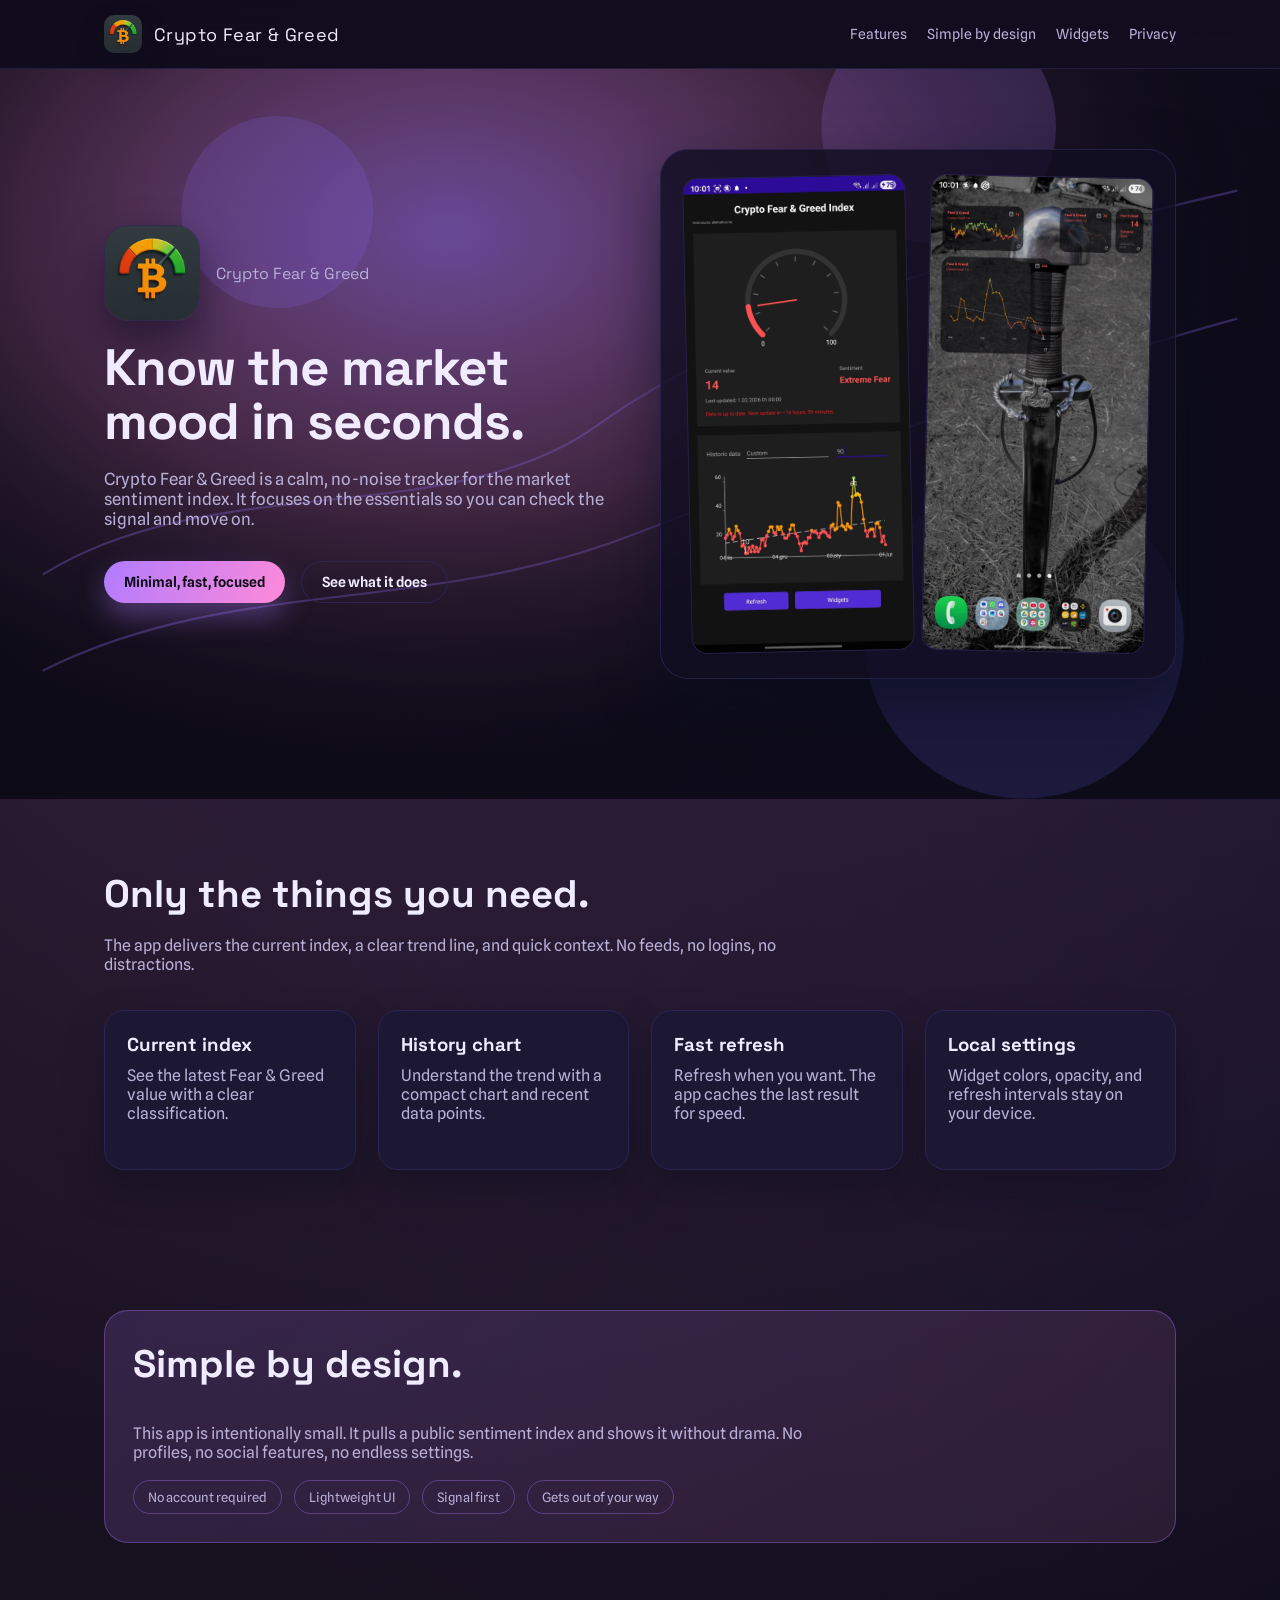
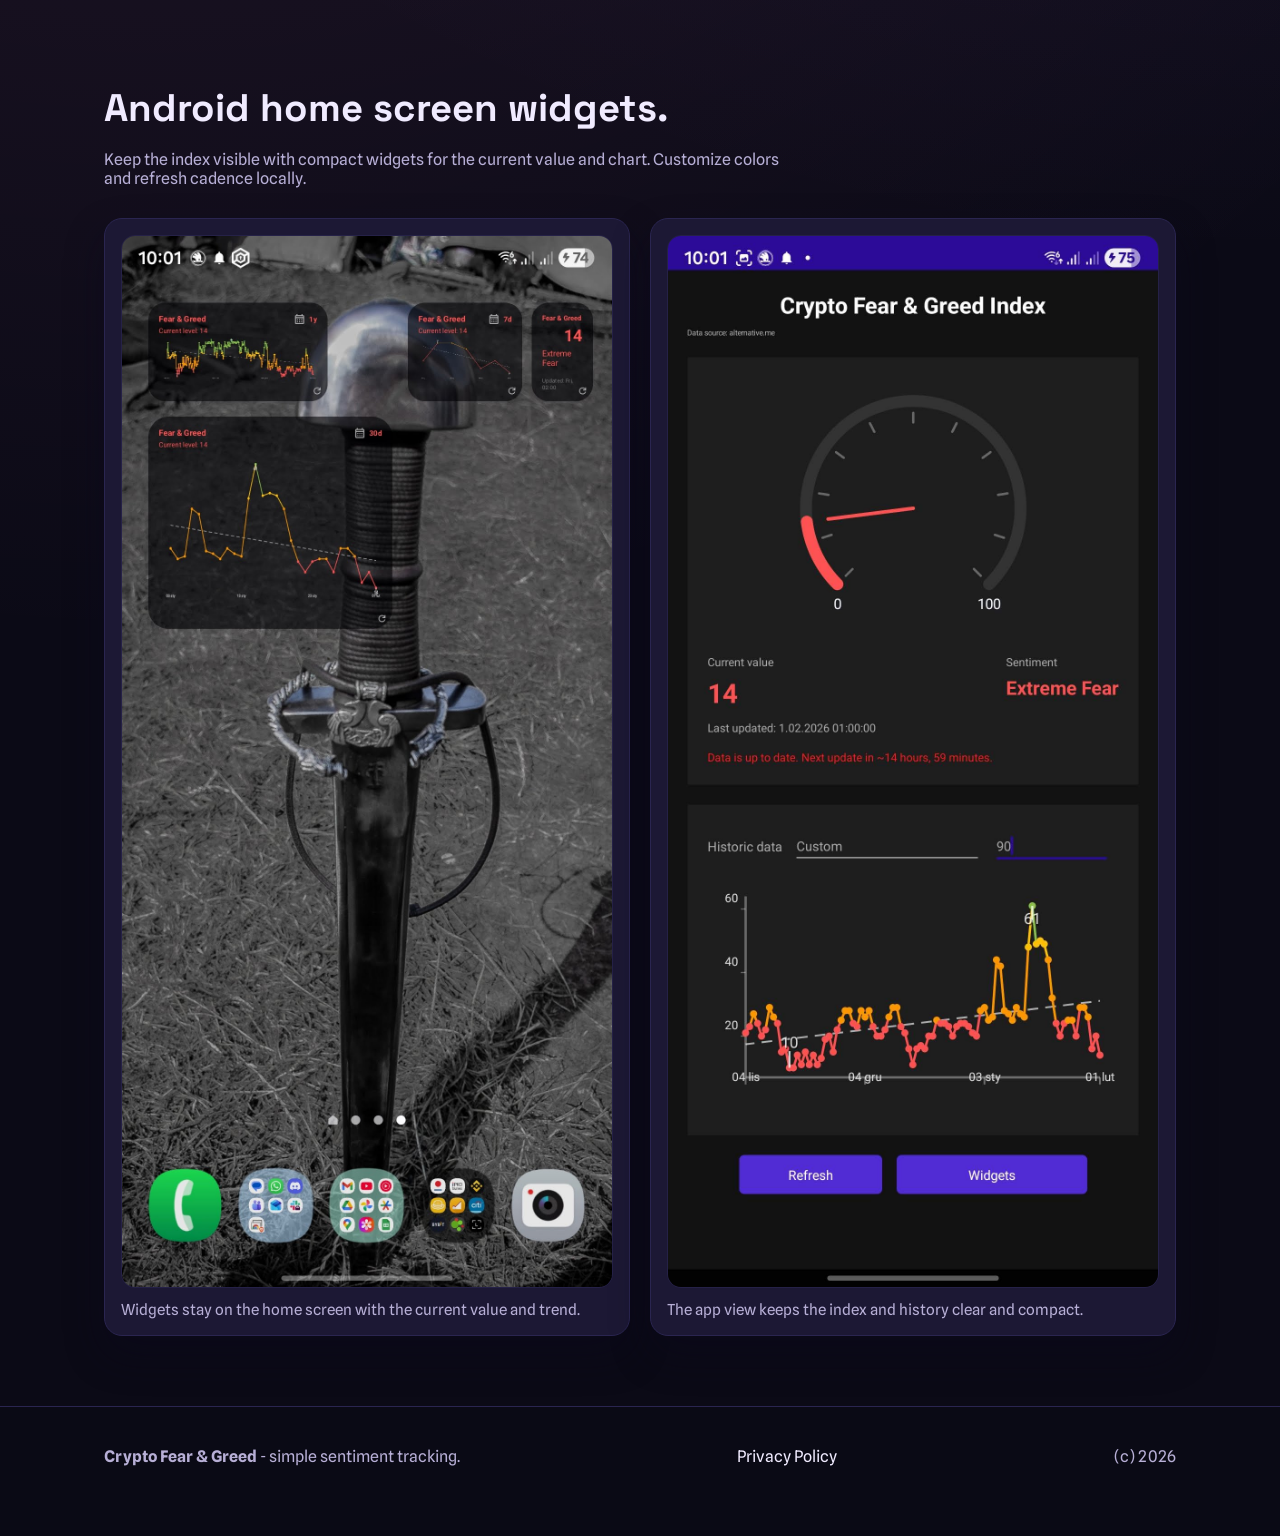
==== index.html @ 85dd788e "Initial commit" ====
﻿<!DOCTYPE html>
<html lang="en">
<head>
  <meta charset="utf-8" />
  <meta name="viewport" content="width=device-width, initial-scale=1" />
  <meta name="theme-color" content="#0a0f1e" />
  <title>Crypto Fear & Greed - Simple tracker</title>
  <link rel="preconnect" href="https://fonts.googleapis.com" />
  <link rel="preconnect" href="https://fonts.gstatic.com" crossorigin />
  <link href="https://fonts.googleapis.com/css2?family=Space+Grotesk:wght@500;600;700&family=Spline+Sans:wght@400;500;600&display=swap" rel="stylesheet" />
  <link rel="stylesheet" href="styles.css" />
</head>
<body>
  <header class="header">
    <div class="container header-inner">
      <a class="brand" href="#top">
        <img src="assets/appicon.png" alt="Crypto Fear & Greed app logo" />
        <span>Crypto Fear &amp; Greed</span>
      </a>
      <nav class="nav">
        <a href="#features">Features</a>
        <a href="#simple">Simple by design</a>
        <a href="#widgets">Widgets</a>
        <a href="privacy.html">Privacy</a>
      </nav>
    </div>
  </header>

  <main id="top">
    <section class="hero">
      <div class="container hero-grid">
        <div class="hero-copy reveal" data-reveal>
          <div class="hero-logo">
            <img src="assets/appicon.png" alt="Crypto Fear & Greed app icon" />
            <span>Crypto Fear &amp; Greed</span>
          </div>
          <h1>Know the market mood in seconds.</h1>
          <p>
            Crypto Fear &amp; Greed is a calm, no-noise tracker for the market sentiment index.
            It focuses on the essentials so you can check the signal and move on.
          </p>
          <div class="hero-cta">
            <span class="button primary">Minimal, fast, focused</span>
            <a class="button secondary" href="#features">See what it does</a>
          </div>
        </div>
        <div class="hero-card reveal" data-reveal>
          <div class="hero-shots">
            <figure class="hero-shot">
              <img src="assets/screenshots/MainView.jpg" alt="App screen showing the Fear & Greed index" />
            </figure>
            <figure class="hero-shot">
              <img src="assets/screenshots/Widgets.jpg" alt="Home screen widgets showing the index and chart" />
            </figure>
          </div>
        </div>
      </div>
    </section>

    <section id="features" class="section">
      <div class="container">
        <h2 class="reveal" data-reveal>Only the things you need.</h2>
        <p class="reveal" data-reveal>
          The app delivers the current index, a clear trend line, and quick context. No feeds,
          no logins, no distractions.
        </p>
        <div class="feature-grid">
          <article class="feature reveal" data-reveal>
            <h3>Current index</h3>
            <p>See the latest Fear &amp; Greed value with a clear classification.</p>
          </article>
          <article class="feature reveal" data-reveal>
            <h3>History chart</h3>
            <p>Understand the trend with a compact chart and recent data points.</p>
          </article>
          <article class="feature reveal" data-reveal>
            <h3>Fast refresh</h3>
            <p>Refresh when you want. The app caches the last result for speed.</p>
          </article>
          <article class="feature reveal" data-reveal>
            <h3>Local settings</h3>
            <p>Widget colors, opacity, and refresh intervals stay on your device.</p>
          </article>
        </div>
      </div>
    </section>

    <section id="simple" class="section">
      <div class="container">
        <div class="callout reveal" data-reveal>
          <h2>Simple by design.</h2>
          <p>
            This app is intentionally small. It pulls a public sentiment index and shows it
            without drama. No profiles, no social features, no endless settings.
          </p>
          <div class="taglist">
            <span class="tag">No account required</span>
            <span class="tag">Lightweight UI</span>
            <span class="tag">Signal first</span>
            <span class="tag">Gets out of your way</span>
          </div>
        </div>
      </div>
    </section>

    <section id="widgets" class="section">
      <div class="container">
        <h2 class="reveal" data-reveal>Android home screen widgets.</h2>
        <p class="reveal" data-reveal>
          Keep the index visible with compact widgets for the current value and chart.
          Customize colors and refresh cadence locally.
        </p>
        <div class="shots-grid">
          <figure class="shot-card reveal" data-reveal>
            <img src="assets/screenshots/Widgets.jpg" alt="Widget showing Fear & Greed value and chart" />
            <p>Widgets stay on the home screen with the current value and trend.</p>
          </figure>
          <figure class="shot-card reveal" data-reveal>
            <img src="assets/screenshots/MainView.jpg" alt="App screen with the latest sentiment value" />
            <p>The app view keeps the index and history clear and compact.</p>
          </figure>
        </div>
      </div>
    </section>
  </main>

  <footer class="footer">
    <div class="container footer-inner">
      <div>
        <strong>Crypto Fear &amp; Greed</strong> - simple sentiment tracking.
      </div>
      <div>
        <a href="privacy.html">Privacy Policy</a>
      </div>
      <div>(c) <span data-year></span></div>
    </div>
  </footer>

  <script src="script.js"></script>
</body>
</html>
---- styles.css ----
﻿:root {
  color-scheme: dark;
  --bg: #0b0a16;
  --bg-soft: #161326;
  --card: #1c1834;
  --stroke: #2a2550;
  --text: #f0ebff;
  --muted: #b7afd6;
  --accent: #b07bff;
  --accent-2: #7a6bff;
  --accent-3: #ff8ad9;
  --shadow: 0 22px 55px rgba(8, 14, 30, 0.6);
  --radius: 20px;
  --max: 1120px;
}

* {
  box-sizing: border-box;
  margin: 0;
  padding: 0;
}

body {
  font-family: "Spline Sans", "Segoe UI", sans-serif;
  background: radial-gradient(circle at top right, rgba(176, 123, 255, 0.16), transparent 55%),
    radial-gradient(circle at 12% 18%, rgba(255, 138, 217, 0.12), transparent 60%),
    var(--bg);
  color: var(--text);
  min-height: 100vh;
}

img {
  max-width: 100%;
  display: block;
}

a {
  color: inherit;
  text-decoration: none;
}

.container {
  width: min(100%, var(--max));
  margin: 0 auto;
  padding: 0 24px;
}

.header {
  position: sticky;
  top: 0;
  z-index: 10;
  backdrop-filter: blur(18px);
  background: rgba(10, 9, 20, 0.75);
  border-bottom: 1px solid rgba(42, 37, 80, 0.7);
}

.header-inner {
  display: flex;
  align-items: center;
  justify-content: space-between;
  height: 68px;
}

.brand {
  display: flex;
  align-items: center;
  gap: 12px;
  font-family: "Space Grotesk", "Segoe UI", sans-serif;
  font-size: 18px;
  letter-spacing: 0.4px;
}

.brand img {
  width: 38px;
  height: 38px;
  border-radius: 10px;
  box-shadow: 0 12px 24px rgba(11, 16, 34, 0.45);
}

.nav {
  display: flex;
  gap: 20px;
  font-size: 14px;
  color: var(--muted);
}

.nav a {
  padding: 8px 0;
  position: relative;
}

.nav a::after {
  content: "";
  position: absolute;
  left: 0;
  bottom: 0;
  width: 0;
  height: 2px;
  background: linear-gradient(90deg, var(--accent), var(--accent-3));
  transition: width 0.3s ease;
}

.nav a:hover::after,
.nav a:focus-visible::after {
  width: 100%;
}

.hero {
  padding: 80px 0 120px;
  position: relative;
  overflow: hidden;
}

.hero::before {
  content: "";
  position: absolute;
  inset: -60px 0 0;
  background: url("assets/hero-glow.svg") center/cover no-repeat;
  opacity: 0.9;
  pointer-events: none;
}

.hero-grid {
  display: grid;
  grid-template-columns: repeat(auto-fit, minmax(280px, 1fr));
  gap: 40px;
  align-items: center;
  position: relative;
}

.hero-copy h1 {
  font-family: "Space Grotesk", "Segoe UI", sans-serif;
  font-size: clamp(2.4rem, 4vw, 3.7rem);
  line-height: 1.05;
  letter-spacing: -0.02em;
}

.hero-logo {
  display: flex;
  align-items: center;
  gap: 16px;
  margin-bottom: 20px;
  font-family: "Space Grotesk", "Segoe UI", sans-serif;
  font-size: 1rem;
  color: var(--muted);
}

.hero-logo img {
  width: 96px;
  height: 96px;
  border-radius: 24px;
  border: 1px solid rgba(42, 37, 80, 0.7);
  box-shadow: 0 20px 40px rgba(14, 10, 32, 0.55);
}

.hero-copy p {
  margin-top: 20px;
  font-size: 1.05rem;
  color: var(--muted);
  max-width: 500px;
}

.hero-cta {
  display: flex;
  gap: 16px;
  flex-wrap: wrap;
  margin-top: 32px;
}

.button {
  display: inline-flex;
  align-items: center;
  gap: 10px;
  padding: 12px 20px;
  border-radius: 999px;
  font-size: 14px;
  font-weight: 600;
  transition: transform 0.2s ease, box-shadow 0.2s ease;
}

.button.primary {
  background: linear-gradient(120deg, var(--accent), var(--accent-3));
  color: #0b0a16;
  box-shadow: 0 14px 28px rgba(176, 123, 255, 0.35);
}

.button.secondary {
  border: 1px solid var(--stroke);
  color: var(--text);
}

.button:hover,
.button:focus-visible {
  transform: translateY(-2px);
  box-shadow: 0 16px 30px rgba(11, 20, 40, 0.5);
}

.hero-card {
  background: rgba(17, 14, 34, 0.82);
  border: 1px solid rgba(42, 37, 80, 0.8);
  border-radius: 28px;
  padding: 26px;
  box-shadow: var(--shadow);
  position: relative;
}

.hero-card img {
  border-radius: 16px;
  border: 1px solid rgba(42, 37, 80, 0.8);
}

.hero-shots {
  display: grid;
  gap: 16px;
  grid-template-columns: repeat(2, minmax(0, 1fr));
  align-items: start;
}

.hero-shot {
  overflow: visible;
  border-radius: 16px;
}

.hero-shot img {
  width: 100%;
  height: auto;
  display: block;
}

.hero-shot:first-child img {
  transform: rotate(-1.2deg);
}

.hero-shot:last-child img {
  transform: rotate(1.2deg);
}

.section {
  padding: 70px 0;
}

.section h2 {
  font-family: "Space Grotesk", "Segoe UI", sans-serif;
  font-size: clamp(1.8rem, 3vw, 2.4rem);
  margin-bottom: 18px;
}

.section p {
  color: var(--muted);
  max-width: 680px;
}

.feature-grid {
  margin-top: 36px;
  display: grid;
  gap: 22px;
  grid-template-columns: repeat(auto-fit, minmax(240px, 1fr));
}

.feature {
  background: var(--card);
  border: 1px solid var(--stroke);
  border-radius: var(--radius);
  padding: 22px;
  min-height: 160px;
  box-shadow: 0 18px 38px rgba(8, 12, 26, 0.35);
}

.feature h3 {
  font-family: "Space Grotesk", "Segoe UI", sans-serif;
  margin-bottom: 10px;
}

.callout {
  background: linear-gradient(130deg, rgba(176, 123, 255, 0.16), rgba(255, 138, 217, 0.1));
  border: 1px solid rgba(176, 123, 255, 0.35);
  border-radius: 24px;
  padding: 28px;
  display: flex;
  flex-direction: column;
  gap: 18px;
}

.taglist {
  display: flex;
  flex-wrap: wrap;
  gap: 12px;
}

.tag {
  border: 1px solid rgba(176, 123, 255, 0.35);
  padding: 8px 14px;
  border-radius: 999px;
  color: var(--muted);
  font-size: 13px;
}

.footer {
  padding: 40px 0 70px;
  border-top: 1px solid var(--stroke);
  color: var(--muted);
  background: rgba(11, 10, 22, 0.8);
}

.shots-grid {
  margin-top: 30px;
  display: grid;
  grid-template-columns: repeat(auto-fit, minmax(230px, 1fr));
  gap: 20px;
}

.shot-card {
  background: var(--card);
  border: 1px solid var(--stroke);
  border-radius: 18px;
  padding: 16px;
  box-shadow: 0 18px 38px rgba(12, 9, 28, 0.45);
}

.shot-card img {
  width: 100%;
  height: auto;
  border-radius: 14px;
  border: 1px solid rgba(42, 37, 80, 0.7);
}

.shot-card p {
  margin-top: 12px;
  font-size: 0.95rem;
  color: var(--muted);
}

.footer-inner {
  display: flex;
  flex-wrap: wrap;
  gap: 20px;
  align-items: center;
  justify-content: space-between;
}

.footer a {
  color: var(--text);
}

.reveal {
  opacity: 0;
  transform: translateY(22px);
  transition: opacity 0.6s ease, transform 0.6s ease;
}

.reveal.visible {
  opacity: 1;
  transform: translateY(0);
}

.legal {
  padding: 80px 0 100px;
}

.legal h1 {
  font-family: "Space Grotesk", "Segoe UI", sans-serif;
  font-size: clamp(2.2rem, 3.6vw, 3rem);
  margin-bottom: 16px;
}

.legal h2 {
  margin-top: 32px;
  margin-bottom: 12px;
  font-size: 1.2rem;
}

.legal ul {
  list-style: disc;
  padding-left: 22px;
  color: var(--muted);
}

.legal p {
  color: var(--muted);
  margin-bottom: 14px;
}

@media (max-width: 820px) {
  .nav {
    display: none;
  }

  .hero {
    padding-top: 60px;
  }

  .hero-card {
    padding: 18px;
  }

  .hero-logo {
    margin-bottom: 16px;
  }

  .hero-logo img {
    width: 76px;
    height: 76px;
  }

  .hero-shots {
    grid-template-columns: 1fr;
  }

  .hero-shot {
    margin-bottom: 6px;
  }
}
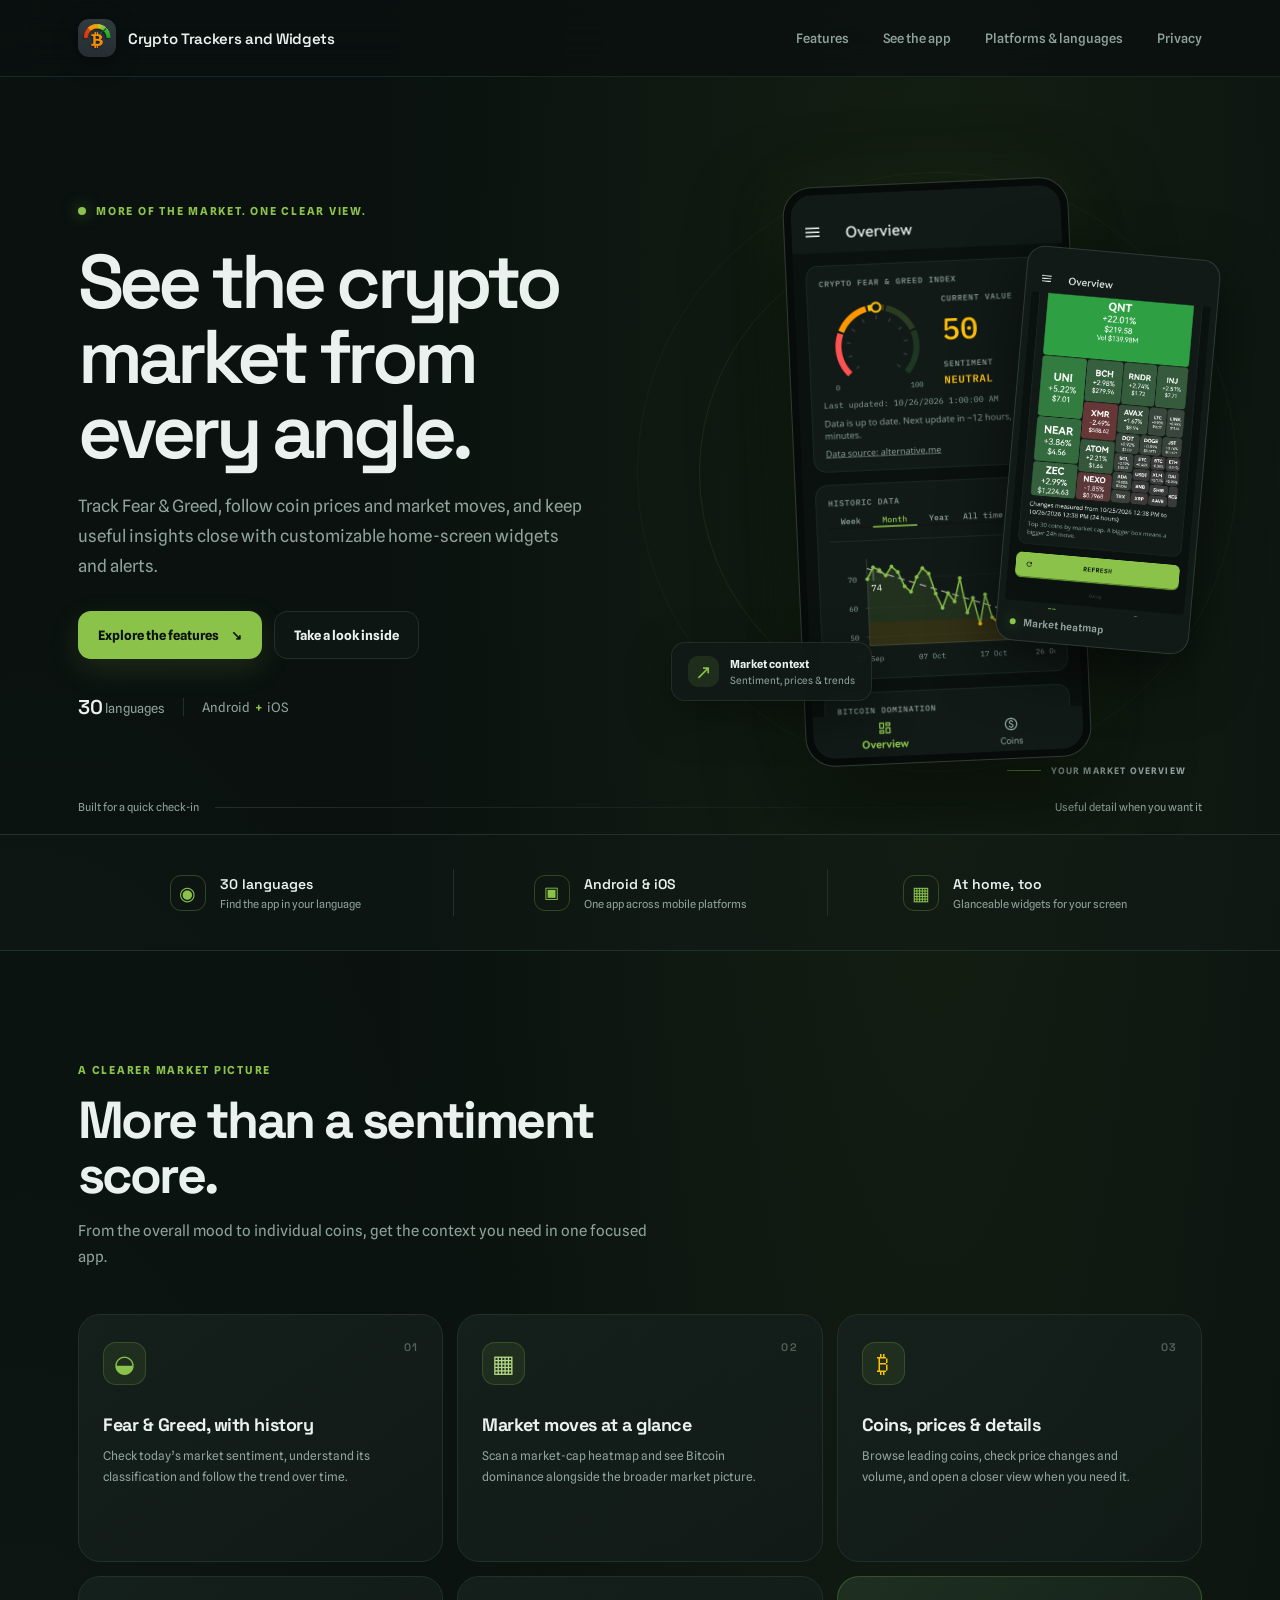
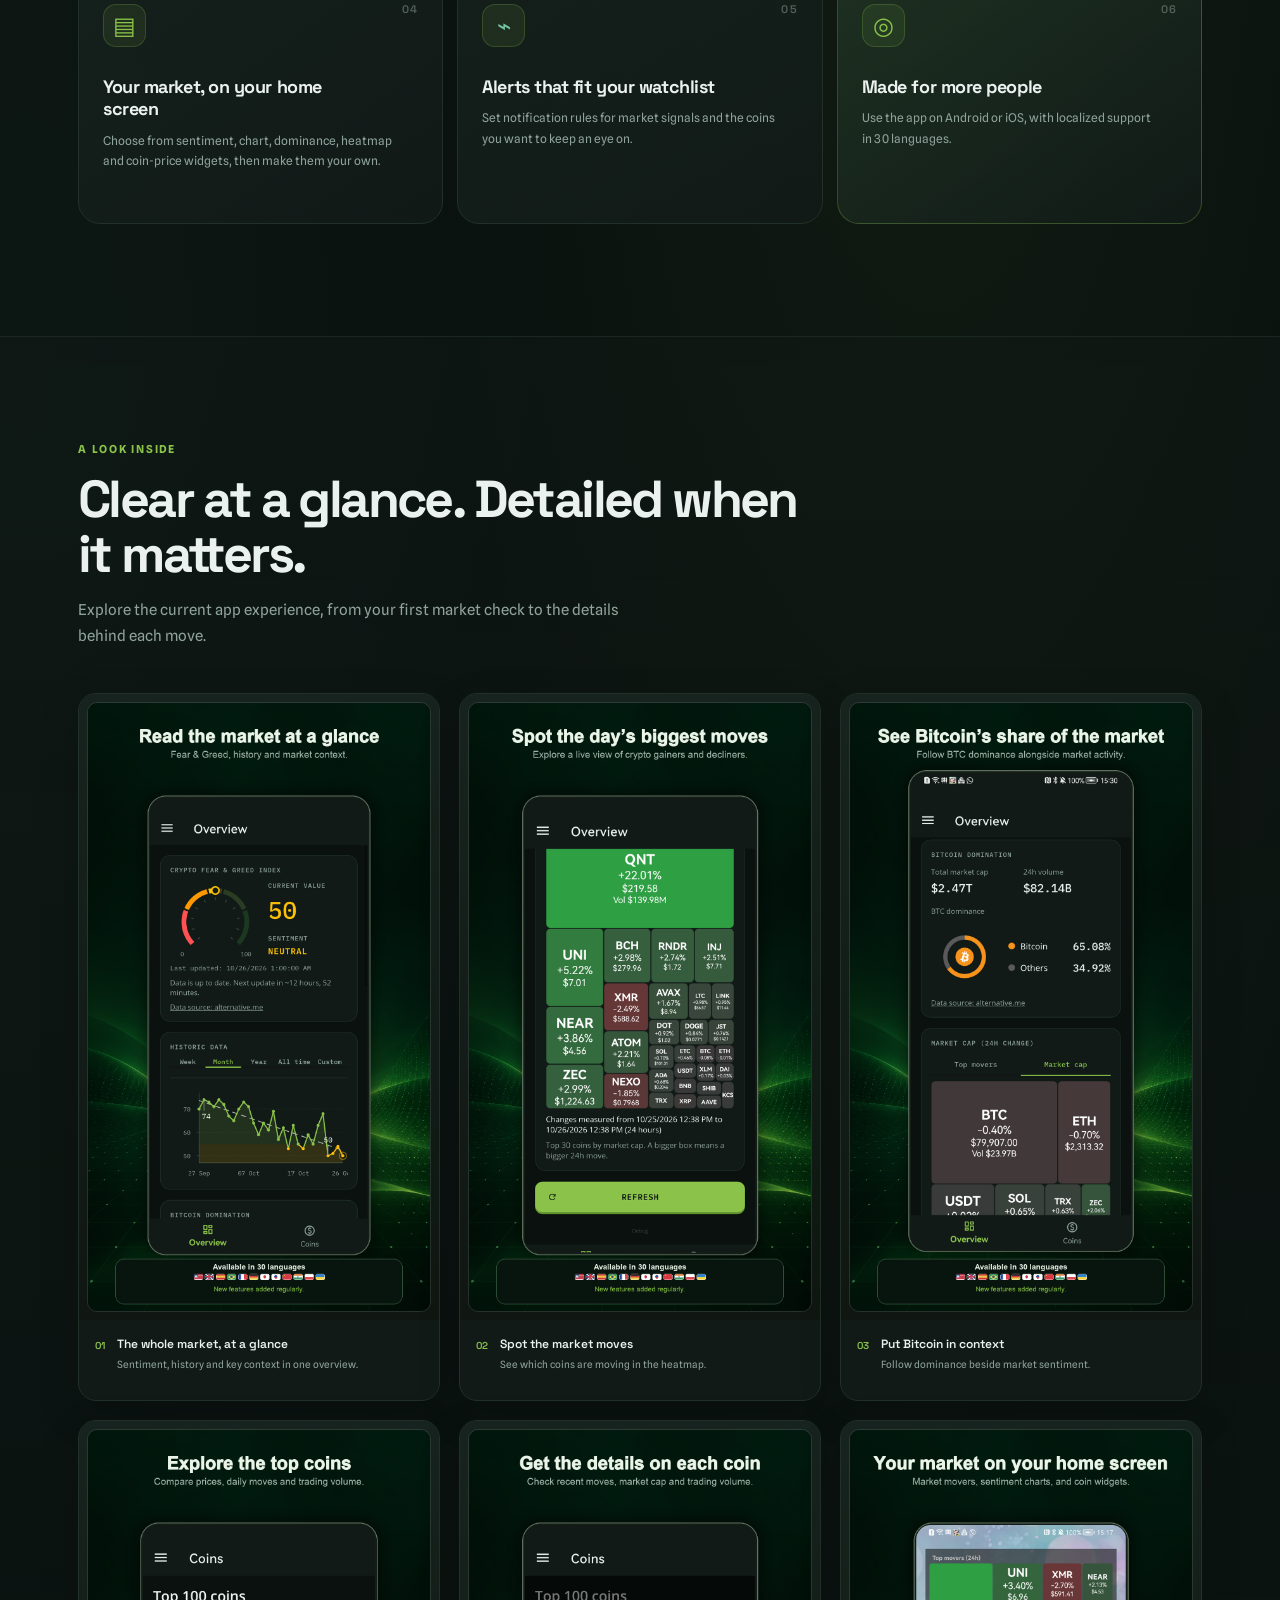
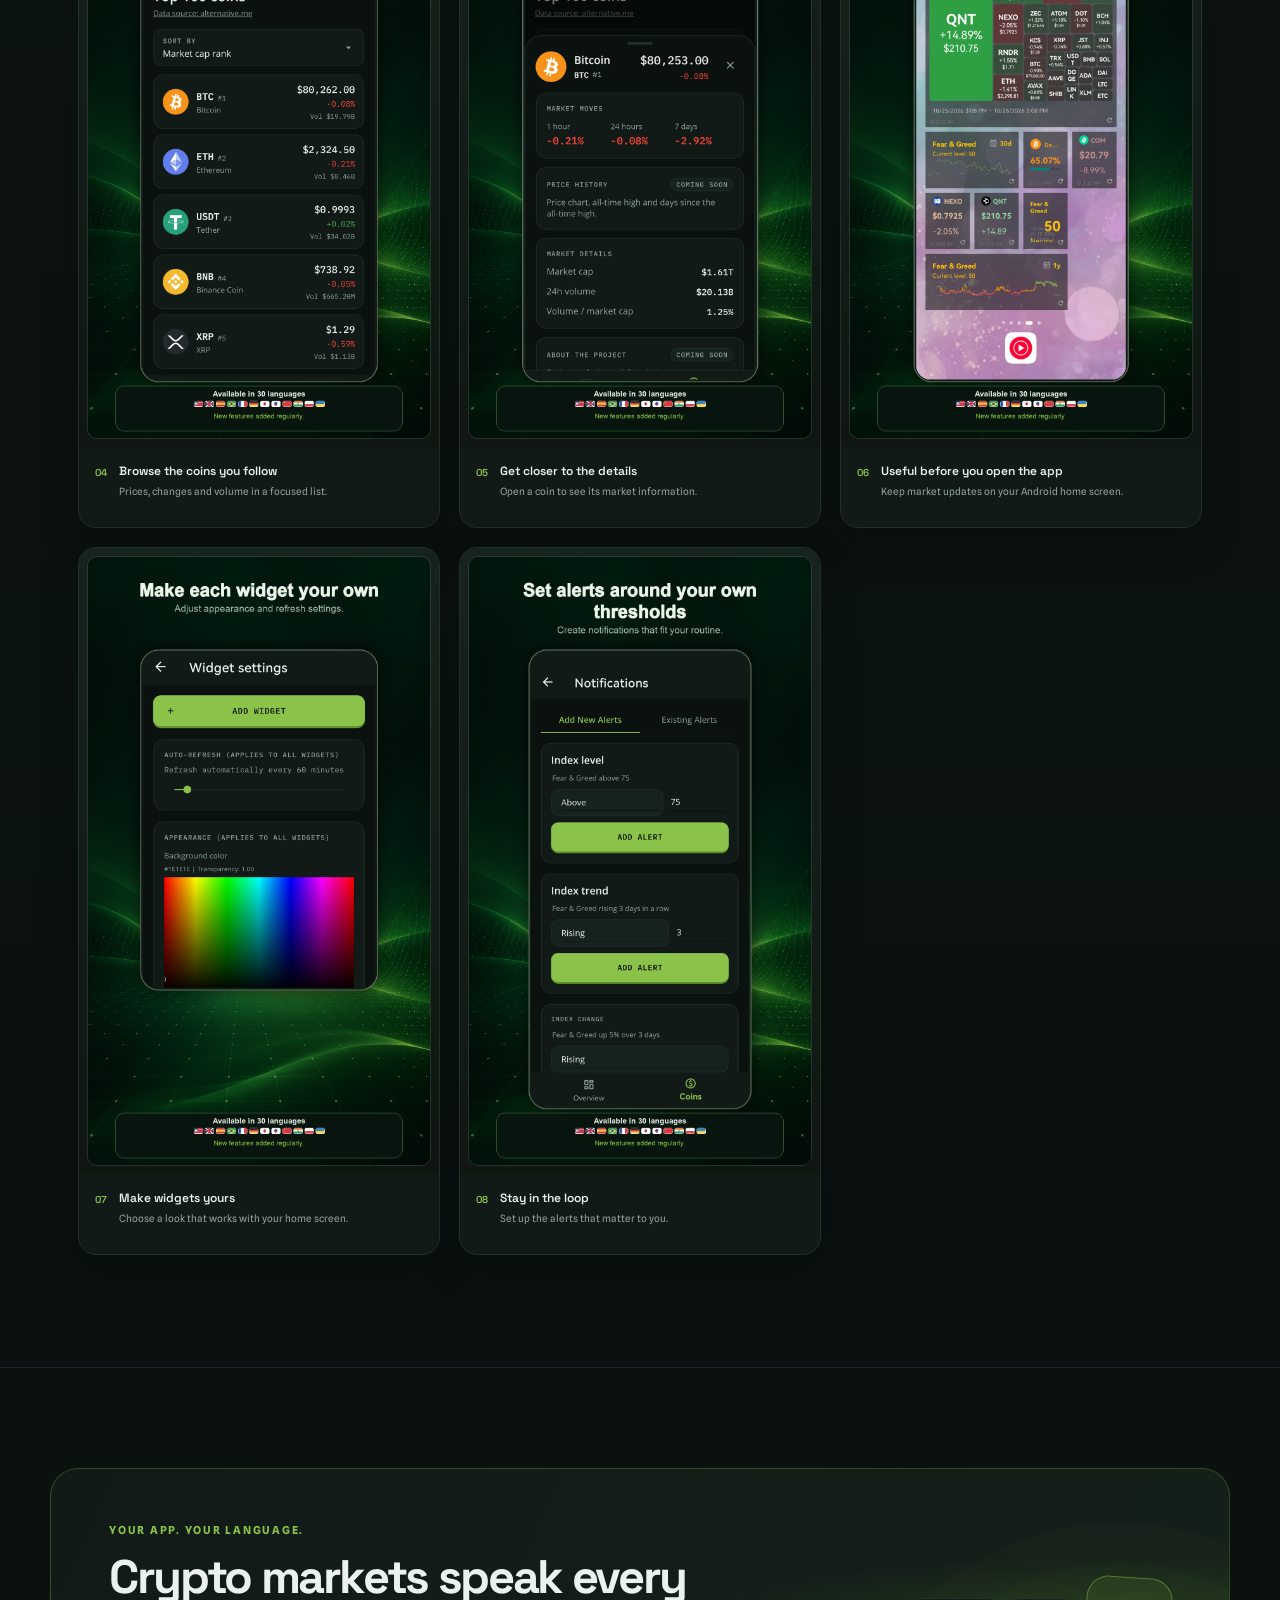
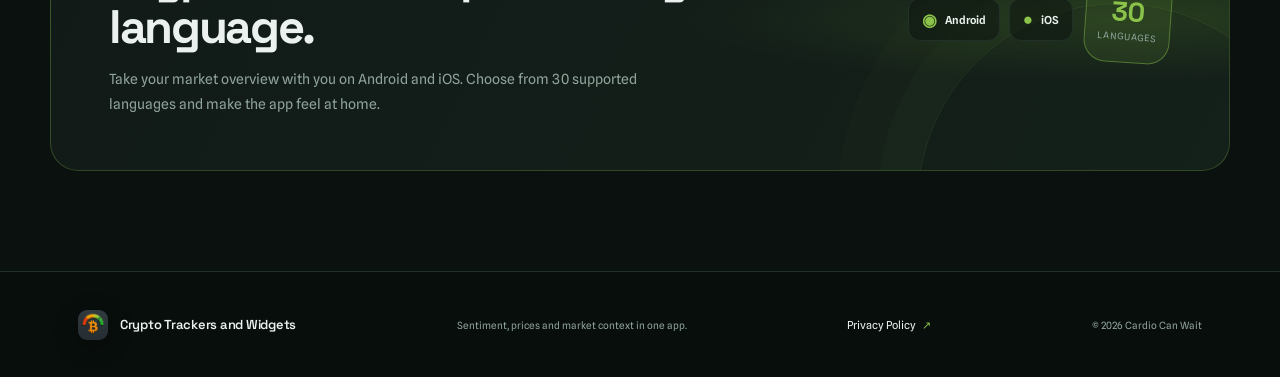
==== commit 18631f36: "CFGT-77: [GPT-6] (batch 1/1) Refresh page Goal: Present the current Crypto Trackers and Widgets app " ====
--- a/index.html
+++ b/index.html
@@ -1,26 +1,27 @@
-﻿<!DOCTYPE html>
+<!DOCTYPE html>
 <html lang="en">
 <head>
   <meta charset="utf-8" />
   <meta name="viewport" content="width=device-width, initial-scale=1" />
-  <meta name="theme-color" content="#0a0f1e" />
-  <title>Crypto Fear & Greed - Simple tracker</title>
+  <meta name="theme-color" content="#0a110f" />
+  <meta name="description" content="Crypto Trackers and Widgets brings market sentiment, coin prices, heatmaps, alerts and customizable widgets together across Android and iOS, in 30 languages." />
+  <title>Crypto Trackers and Widgets | Sentiment, prices &amp; widgets</title>
   <link rel="preconnect" href="https://fonts.googleapis.com" />
   <link rel="preconnect" href="https://fonts.gstatic.com" crossorigin />
-  <link href="https://fonts.googleapis.com/css2?family=Space+Grotesk:wght@500;600;700&family=Spline+Sans:wght@400;500;600&display=swap" rel="stylesheet" />
+  <link href="https://fonts.googleapis.com/css2?family=Space+Grotesk:wght@500;600;700&family=Spline+Sans:wght@400;500;600;700&display=swap" rel="stylesheet" />
   <link rel="stylesheet" href="styles.css" />
 </head>
 <body>
   <header class="header">
     <div class="container header-inner">
-      <a class="brand" href="#top">
-        <img src="assets/appicon.png" alt="Crypto Fear & Greed app logo" />
-        <span>Crypto Fear &amp; Greed</span>
+      <a class="brand" href="#top" aria-label="Crypto Trackers and Widgets home">
+        <img src="assets/appicon.png" alt="" />
+        <span>Crypto Trackers and Widgets</span>
       </a>
-      <nav class="nav">
+      <nav class="nav" aria-label="Main navigation">
         <a href="#features">Features</a>
-        <a href="#simple">Simple by design</a>
-        <a href="#widgets">Widgets</a>
+        <a href="#screenshots">See the app</a>
+        <a href="#platforms">Platforms &amp; languages</a>
         <a href="privacy.html">Privacy</a>
       </nav>
     </div>
@@ -30,95 +31,151 @@
     <section class="hero">
       <div class="container hero-grid">
         <div class="hero-copy reveal" data-reveal>
-          <div class="hero-logo">
-            <img src="assets/appicon.png" alt="Crypto Fear & Greed app icon" />
-            <span>Crypto Fear &amp; Greed</span>
-          </div>
-          <h1>Know the market mood in seconds.</h1>
-          <p>
-            Crypto Fear &amp; Greed is a calm, no-noise tracker for the market sentiment index.
-            It focuses on the essentials so you can check the signal and move on.
+          <p class="eyebrow"><span class="pulse-dot"></span> More of the market. One clear view.</p>
+          <h1>See the crypto market from every angle.</h1>
+          <p class="hero-description">
+            Track Fear &amp; Greed, follow coin prices and market moves, and keep useful insights close with
+            customizable home-screen widgets and alerts.
           </p>
           <div class="hero-cta">
-            <span class="button primary">Minimal, fast, focused</span>
-            <a class="button secondary" href="#features">See what it does</a>
+            <a class="button primary" href="#features">Explore the features <span aria-hidden="true">↘</span></a>
+            <a class="button secondary" href="#screenshots">Take a look inside</a>
+          </div>
+          <div class="hero-proof">
+            <span><strong>30</strong> languages</span>
+            <i aria-hidden="true"></i>
+            <span>Android <b aria-hidden="true">+</b> iOS</span>
           </div>
         </div>
-        <div class="hero-card reveal" data-reveal>
-          <div class="hero-shots">
-            <figure class="hero-shot">
-              <img src="assets/screenshots/MainView.jpg" alt="App screen showing the Fear & Greed index" />
-            </figure>
-            <figure class="hero-shot">
-              <img src="assets/screenshots/Widgets.jpg" alt="Home screen widgets showing the index and chart" />
-            </figure>
+        <div class="hero-visual reveal" data-reveal>
+          <div class="visual-orbit orbit-one"></div>
+          <div class="visual-orbit orbit-two"></div>
+          <figure class="hero-phone">
+          <img src="assets/screenshots/overview.png" alt="Full phone screenshot of the app overview with Fear &amp; Greed, market history and Bitcoin dominance" />
+          </figure>
+          <figure class="floating-screen">
+            <img src="assets/screenshots/heatmap.png" alt="Full phone screenshot of the crypto market heatmap" />
+            <figcaption><span class="mini-dot"></span> Market heatmap</figcaption>
+          </figure>
+          <div class="floating-note">
+            <span class="note-icon" aria-hidden="true">↗</span>
+            <span><strong>Market context</strong><small>Sentiment, prices &amp; trends</small></span>
           </div>
+          <div class="hero-caption"><span class="caption-line"></span> Your market overview</div>
         </div>
+      </div>
+      <div class="container hero-bottom">
+        <span>Built for a quick check-in</span>
+        <span class="hero-bottom-line"></span>
+        <span>Useful detail when you want it</span>
       </div>
     </section>
 
-    <section id="features" class="section">
+    <section class="proof-strip" id="platforms">
+      <div class="container proof-grid">
+        <div class="proof-item"><span class="proof-icon" aria-hidden="true">◉</span><span><strong>30 languages</strong><small>Find the app in your language</small></span></div>
+        <div class="proof-item"><span class="proof-icon platform-icon" aria-hidden="true">▣</span><span><strong>Android &amp; iOS</strong><small>One app across mobile platforms</small></span></div>
+        <div class="proof-item"><span class="proof-icon" aria-hidden="true">▦</span><span><strong>At home, too</strong><small>Glanceable widgets for your screen</small></span></div>
+      </div>
+    </section>
+
+    <section id="features" class="section features-section">
       <div class="container">
-        <h2 class="reveal" data-reveal>Only the things you need.</h2>
-        <p class="reveal" data-reveal>
-          The app delivers the current index, a clear trend line, and quick context. No feeds,
-          no logins, no distractions.
-        </p>
+        <div class="section-heading reveal" data-reveal>
+          <p class="eyebrow">A clearer market picture</p>
+          <h2>More than a sentiment score.</h2>
+          <p>From the overall mood to individual coins, get the context you need in one focused app.</p>
+        </div>
         <div class="feature-grid">
           <article class="feature reveal" data-reveal>
-            <h3>Current index</h3>
-            <p>See the latest Fear &amp; Greed value with a clear classification.</p>
+            <span class="feature-number">01</span><span class="feature-mark sentiment-mark" aria-hidden="true">◒</span>
+            <h3>Fear &amp; Greed, with history</h3>
+            <p>Check today’s market sentiment, understand its classification and follow the trend over time.</p>
           </article>
           <article class="feature reveal" data-reveal>
-            <h3>History chart</h3>
-            <p>Understand the trend with a compact chart and recent data points.</p>
+            <span class="feature-number">02</span><span class="feature-mark heat-mark" aria-hidden="true">▦</span>
+            <h3>Market moves at a glance</h3>
+            <p>Scan a market-cap heatmap and see Bitcoin dominance alongside the broader market picture.</p>
           </article>
           <article class="feature reveal" data-reveal>
-            <h3>Fast refresh</h3>
-            <p>Refresh when you want. The app caches the last result for speed.</p>
+            <span class="feature-number">03</span><span class="feature-mark coin-mark" aria-hidden="true">₿</span>
+            <h3>Coins, prices &amp; details</h3>
+            <p>Browse leading coins, check price changes and volume, and open a closer view when you need it.</p>
           </article>
           <article class="feature reveal" data-reveal>
-            <h3>Local settings</h3>
-            <p>Widget colors, opacity, and refresh intervals stay on your device.</p>
+            <span class="feature-number">04</span><span class="feature-mark widget-mark" aria-hidden="true">▤</span>
+            <h3>Your market, on your home screen</h3>
+            <p>Choose from sentiment, chart, dominance, heatmap and coin-price widgets, then make them your own.</p>
+          </article>
+          <article class="feature reveal" data-reveal>
+            <span class="feature-number">05</span><span class="feature-mark alert-mark" aria-hidden="true">⌁</span>
+            <h3>Alerts that fit your watchlist</h3>
+            <p>Set notification rules for market signals and the coins you want to keep an eye on.</p>
+          </article>
+          <article class="feature feature-highlight reveal" data-reveal>
+            <span class="feature-number">06</span><span class="feature-mark globe-mark" aria-hidden="true">◎</span>
+            <h3>Made for more people</h3>
+            <p>Use the app on Android or iOS, with localized support in 30 languages.</p>
           </article>
         </div>
       </div>
     </section>
 
-    <section id="simple" class="section">
+    <section class="screens-section" id="screenshots">
       <div class="container">
-        <div class="callout reveal" data-reveal>
-          <h2>Simple by design.</h2>
-          <p>
-            This app is intentionally small. It pulls a public sentiment index and shows it
-            without drama. No profiles, no social features, no endless settings.
-          </p>
-          <div class="taglist">
-            <span class="tag">No account required</span>
-            <span class="tag">Lightweight UI</span>
-            <span class="tag">Signal first</span>
-            <span class="tag">Gets out of your way</span>
-          </div>
+        <div class="section-heading screens-heading reveal" data-reveal>
+          <p class="eyebrow">A look inside</p>
+          <h2>Clear at a glance. Detailed when it matters.</h2>
+          <p>Explore the current app experience, from your first market check to the details behind each move.</p>
+        </div>
+        <div class="screens-grid">
+          <figure class="screen-card reveal" data-reveal>
+            <div class="screen-frame"><img src="assets/showcase/01-overview.png" alt="Google Play showcase graphic with the complete app overview phone screen" loading="lazy" /></div>
+            <figcaption><span>01</span><div><strong>The whole market, at a glance</strong><small>Sentiment, history and key context in one overview.</small></div></figcaption>
+          </figure>
+          <figure class="screen-card reveal" data-reveal>
+            <div class="screen-frame"><img src="assets/showcase/02-heatmap.png" alt="Google Play showcase graphic with the complete market-cap heatmap phone screen" loading="lazy" /></div>
+            <figcaption><span>02</span><div><strong>Spot the market moves</strong><small>See which coins are moving in the heatmap.</small></div></figcaption>
+          </figure>
+          <figure class="screen-card reveal" data-reveal>
+            <div class="screen-frame"><img src="assets/showcase/03-dominance.png" alt="Google Play showcase graphic with the complete Bitcoin dominance phone screen" loading="lazy" /></div>
+            <figcaption><span>03</span><div><strong>Put Bitcoin in context</strong><small>Follow dominance beside market sentiment.</small></div></figcaption>
+          </figure>
+          <figure class="screen-card reveal" data-reveal>
+            <div class="screen-frame"><img src="assets/showcase/04-coins.png" alt="Google Play showcase graphic with the complete crypto coin list phone screen" loading="lazy" /></div>
+            <figcaption><span>04</span><div><strong>Browse the coins you follow</strong><small>Prices, changes and volume in a focused list.</small></div></figcaption>
+          </figure>
+          <figure class="screen-card reveal" data-reveal>
+            <div class="screen-frame"><img src="assets/showcase/05-coin-details.png" alt="Google Play showcase graphic with the complete coin details phone screen" loading="lazy" /></div>
+            <figcaption><span>05</span><div><strong>Get closer to the details</strong><small>Open a coin to see its market information.</small></div></figcaption>
+          </figure>
+          <figure class="screen-card reveal" data-reveal>
+            <div class="screen-frame"><img src="assets/showcase/06-widgets.png" alt="Google Play showcase graphic with a full phone screenshot showing a home screen filled with crypto market widgets" loading="lazy" /></div>
+            <figcaption><span>06</span><div><strong>Useful before you open the app</strong><small>Keep market updates on your Android home screen.</small></div></figcaption>
+          </figure>
+          <figure class="screen-card reveal" data-reveal>
+            <div class="screen-frame"><img src="assets/showcase/07-widget-customization.png" alt="Google Play showcase graphic with the widget customization phone screen" loading="lazy" /></div>
+            <figcaption><span>07</span><div><strong>Make widgets yours</strong><small>Choose a look that works with your home screen.</small></div></figcaption>
+          </figure>
+          <figure class="screen-card reveal" data-reveal>
+            <div class="screen-frame"><img src="assets/showcase/08-alerts.png" alt="Google Play showcase graphic with the notification alerts phone screen" loading="lazy" /></div>
+            <figcaption><span>08</span><div><strong>Stay in the loop</strong><small>Set up the alerts that matter to you.</small></div></figcaption>
+          </figure>
         </div>
       </div>
     </section>
 
-    <section id="widgets" class="section">
-      <div class="container">
-        <h2 class="reveal" data-reveal>Android home screen widgets.</h2>
-        <p class="reveal" data-reveal>
-          Keep the index visible with compact widgets for the current value and chart.
-          Customize colors and refresh cadence locally.
-        </p>
-        <div class="shots-grid">
-          <figure class="shot-card reveal" data-reveal>
-            <img src="assets/screenshots/Widgets.jpg" alt="Widget showing Fear & Greed value and chart" />
-            <p>Widgets stay on the home screen with the current value and trend.</p>
-          </figure>
-          <figure class="shot-card reveal" data-reveal>
-            <img src="assets/screenshots/MainView.jpg" alt="App screen with the latest sentiment value" />
-            <p>The app view keeps the index and history clear and compact.</p>
-          </figure>
+    <section class="platform-section">
+      <div class="container platform-card reveal" data-reveal>
+        <div class="platform-copy">
+          <p class="eyebrow">Your app. Your language.</p>
+          <h2>Crypto markets speak every language.</h2>
+          <p>Take your market overview with you on Android and iOS. Choose from 30 supported languages and make the app feel at home.</p>
+        </div>
+        <div class="platform-badges" aria-label="Available on Android and iOS, in 30 languages">
+          <span class="platform-badge"><span aria-hidden="true">◉</span> Android</span>
+          <span class="platform-badge"><span aria-hidden="true">●</span> iOS</span>
+          <span class="language-badge"><strong>30</strong><span>languages</span></span>
         </div>
       </div>
     </section>
@@ -126,16 +183,12 @@
 
   <footer class="footer">
     <div class="container footer-inner">
-      <div>
-        <strong>Crypto Fear &amp; Greed</strong> - simple sentiment tracking.
-      </div>
-      <div>
-        <a href="privacy.html">Privacy Policy</a>
-      </div>
-      <div>(c) <span data-year></span></div>
+      <a class="footer-brand" href="#top"><img src="assets/appicon.png" alt="" /><span>Crypto Trackers and Widgets</span></a>
+      <div class="footer-note">Sentiment, prices and market context in one app.</div>
+      <a class="footer-link" href="privacy.html">Privacy Policy <span aria-hidden="true">↗</span></a>
+      <div class="copyright">© <span data-year></span> Cardio Can Wait</div>
     </div>
   </footer>
-
   <script src="script.js"></script>
 </body>
 </html>
--- a/styles.css
+++ b/styles.css
@@ -1,412 +1,249 @@
-﻿:root {
+:root {
   color-scheme: dark;
-  --bg: #0b0a16;
-  --bg-soft: #161326;
-  --card: #1c1834;
-  --stroke: #2a2550;
-  --text: #f0ebff;
-  --muted: #b7afd6;
-  --accent: #b07bff;
-  --accent-2: #7a6bff;
-  --accent-3: #ff8ad9;
-  --shadow: 0 22px 55px rgba(8, 14, 30, 0.6);
-  --radius: 20px;
-  --max: 1120px;
-}
-
-* {
-  box-sizing: border-box;
-  margin: 0;
-  padding: 0;
-}
-
+  --bg: #0a110f;
+  --bg-raised: #0d1512;
+  --surface: #111a17;
+  --surface-raised: #16221e;
+  --line: #213029;
+  --text: #eaf1ee;
+  --muted: #8fa39b;
+  --accent: #8bc34a;
+  --accent-edge: #5f8f2d;
+  --amber: #ffc107;
+  --red: #ff5252;
+  --radius: 22px;
+  --max: 1180px;
+}
+
+* { box-sizing: border-box; margin: 0; padding: 0; }
+html { scroll-behavior: smooth; scroll-padding-top: 90px; }
 body {
+  min-height: 100vh;
+  overflow-x: hidden;
+  color: var(--text);
   font-family: "Spline Sans", "Segoe UI", sans-serif;
-  background: radial-gradient(circle at top right, rgba(176, 123, 255, 0.16), transparent 55%),
-    radial-gradient(circle at 12% 18%, rgba(255, 138, 217, 0.12), transparent 60%),
+  background:
+    radial-gradient(ellipse at 73% 8%, rgba(95, 143, 45, .11), transparent 35rem),
+    radial-gradient(ellipse at 2% 38%, rgba(34, 76, 55, .10), transparent 34rem),
     var(--bg);
-  color: var(--text);
-  min-height: 100vh;
-}
-
-img {
-  max-width: 100%;
-  display: block;
-}
-
-a {
-  color: inherit;
-  text-decoration: none;
-}
-
-.container {
-  width: min(100%, var(--max));
-  margin: 0 auto;
-  padding: 0 24px;
-}
+  -webkit-font-smoothing: antialiased;
+}
+img { display: block; max-width: 100%; }
+a { color: inherit; text-decoration: none; }
+button, a { -webkit-tap-highlight-color: transparent; }
+a:focus-visible { outline: 2px solid var(--accent); outline-offset: 4px; border-radius: 4px; }
+.container { width: min(100%, var(--max)); margin: 0 auto; padding: 0 28px; }
 
 .header {
   position: sticky;
+  z-index: 10;
   top: 0;
-  z-index: 10;
+  border-bottom: 1px solid rgba(33, 48, 41, .76);
+  background: rgba(10, 17, 15, .82);
   backdrop-filter: blur(18px);
-  background: rgba(10, 9, 20, 0.75);
-  border-bottom: 1px solid rgba(42, 37, 80, 0.7);
-}
-
-.header-inner {
-  display: flex;
-  align-items: center;
-  justify-content: space-between;
-  height: 68px;
-}
-
-.brand {
-  display: flex;
-  align-items: center;
-  gap: 12px;
-  font-family: "Space Grotesk", "Segoe UI", sans-serif;
-  font-size: 18px;
-  letter-spacing: 0.4px;
-}
-
-.brand img {
-  width: 38px;
-  height: 38px;
-  border-radius: 10px;
-  box-shadow: 0 12px 24px rgba(11, 16, 34, 0.45);
-}
-
-.nav {
-  display: flex;
-  gap: 20px;
-  font-size: 14px;
-  color: var(--muted);
-}
-
-.nav a {
-  padding: 8px 0;
-  position: relative;
-}
-
-.nav a::after {
-  content: "";
-  position: absolute;
-  left: 0;
-  bottom: 0;
-  width: 0;
-  height: 2px;
-  background: linear-gradient(90deg, var(--accent), var(--accent-3));
-  transition: width 0.3s ease;
-}
-
-.nav a:hover::after,
-.nav a:focus-visible::after {
-  width: 100%;
-}
-
-.hero {
-  padding: 80px 0 120px;
-  position: relative;
-  overflow: hidden;
-}
-
-.hero::before {
-  content: "";
-  position: absolute;
-  inset: -60px 0 0;
-  background: url("assets/hero-glow.svg") center/cover no-repeat;
-  opacity: 0.9;
-  pointer-events: none;
-}
-
-.hero-grid {
-  display: grid;
-  grid-template-columns: repeat(auto-fit, minmax(280px, 1fr));
-  gap: 40px;
-  align-items: center;
-  position: relative;
-}
-
-.hero-copy h1 {
-  font-family: "Space Grotesk", "Segoe UI", sans-serif;
-  font-size: clamp(2.4rem, 4vw, 3.7rem);
-  line-height: 1.05;
-  letter-spacing: -0.02em;
-}
-
-.hero-logo {
-  display: flex;
-  align-items: center;
-  gap: 16px;
-  margin-bottom: 20px;
-  font-family: "Space Grotesk", "Segoe UI", sans-serif;
-  font-size: 1rem;
-  color: var(--muted);
-}
-
-.hero-logo img {
-  width: 96px;
-  height: 96px;
-  border-radius: 24px;
-  border: 1px solid rgba(42, 37, 80, 0.7);
-  box-shadow: 0 20px 40px rgba(14, 10, 32, 0.55);
-}
-
-.hero-copy p {
-  margin-top: 20px;
-  font-size: 1.05rem;
-  color: var(--muted);
-  max-width: 500px;
-}
-
-.hero-cta {
-  display: flex;
-  gap: 16px;
-  flex-wrap: wrap;
-  margin-top: 32px;
-}
-
-.button {
-  display: inline-flex;
-  align-items: center;
-  gap: 10px;
-  padding: 12px 20px;
-  border-radius: 999px;
-  font-size: 14px;
-  font-weight: 600;
-  transition: transform 0.2s ease, box-shadow 0.2s ease;
-}
-
-.button.primary {
-  background: linear-gradient(120deg, var(--accent), var(--accent-3));
-  color: #0b0a16;
-  box-shadow: 0 14px 28px rgba(176, 123, 255, 0.35);
-}
-
-.button.secondary {
-  border: 1px solid var(--stroke);
-  color: var(--text);
-}
-
-.button:hover,
-.button:focus-visible {
-  transform: translateY(-2px);
-  box-shadow: 0 16px 30px rgba(11, 20, 40, 0.5);
-}
-
-.hero-card {
-  background: rgba(17, 14, 34, 0.82);
-  border: 1px solid rgba(42, 37, 80, 0.8);
-  border-radius: 28px;
-  padding: 26px;
-  box-shadow: var(--shadow);
-  position: relative;
-}
-
-.hero-card img {
-  border-radius: 16px;
-  border: 1px solid rgba(42, 37, 80, 0.8);
-}
-
-.hero-shots {
-  display: grid;
-  gap: 16px;
-  grid-template-columns: repeat(2, minmax(0, 1fr));
-  align-items: start;
-}
-
-.hero-shot {
-  overflow: visible;
-  border-radius: 16px;
-}
-
-.hero-shot img {
-  width: 100%;
-  height: auto;
-  display: block;
-}
-
-.hero-shot:first-child img {
-  transform: rotate(-1.2deg);
-}
-
-.hero-shot:last-child img {
-  transform: rotate(1.2deg);
-}
-
-.section {
-  padding: 70px 0;
-}
-
-.section h2 {
-  font-family: "Space Grotesk", "Segoe UI", sans-serif;
-  font-size: clamp(1.8rem, 3vw, 2.4rem);
-  margin-bottom: 18px;
-}
-
-.section p {
-  color: var(--muted);
-  max-width: 680px;
-}
-
-.feature-grid {
-  margin-top: 36px;
-  display: grid;
-  gap: 22px;
-  grid-template-columns: repeat(auto-fit, minmax(240px, 1fr));
-}
-
-.feature {
-  background: var(--card);
-  border: 1px solid var(--stroke);
-  border-radius: var(--radius);
-  padding: 22px;
-  min-height: 160px;
-  box-shadow: 0 18px 38px rgba(8, 12, 26, 0.35);
-}
-
-.feature h3 {
-  font-family: "Space Grotesk", "Segoe UI", sans-serif;
-  margin-bottom: 10px;
-}
-
-.callout {
-  background: linear-gradient(130deg, rgba(176, 123, 255, 0.16), rgba(255, 138, 217, 0.1));
-  border: 1px solid rgba(176, 123, 255, 0.35);
-  border-radius: 24px;
-  padding: 28px;
-  display: flex;
-  flex-direction: column;
-  gap: 18px;
-}
-
-.taglist {
-  display: flex;
-  flex-wrap: wrap;
-  gap: 12px;
-}
-
-.tag {
-  border: 1px solid rgba(176, 123, 255, 0.35);
-  padding: 8px 14px;
-  border-radius: 999px;
-  color: var(--muted);
-  font-size: 13px;
-}
-
-.footer {
-  padding: 40px 0 70px;
-  border-top: 1px solid var(--stroke);
-  color: var(--muted);
-  background: rgba(11, 10, 22, 0.8);
-}
-
-.shots-grid {
-  margin-top: 30px;
-  display: grid;
-  grid-template-columns: repeat(auto-fit, minmax(230px, 1fr));
-  gap: 20px;
-}
-
-.shot-card {
-  background: var(--card);
-  border: 1px solid var(--stroke);
-  border-radius: 18px;
-  padding: 16px;
-  box-shadow: 0 18px 38px rgba(12, 9, 28, 0.45);
-}
-
-.shot-card img {
-  width: 100%;
-  height: auto;
-  border-radius: 14px;
-  border: 1px solid rgba(42, 37, 80, 0.7);
-}
-
-.shot-card p {
-  margin-top: 12px;
-  font-size: 0.95rem;
-  color: var(--muted);
-}
-
-.footer-inner {
-  display: flex;
-  flex-wrap: wrap;
-  gap: 20px;
-  align-items: center;
-  justify-content: space-between;
-}
-
-.footer a {
-  color: var(--text);
-}
-
-.reveal {
-  opacity: 0;
-  transform: translateY(22px);
-  transition: opacity 0.6s ease, transform 0.6s ease;
-}
-
-.reveal.visible {
-  opacity: 1;
-  transform: translateY(0);
-}
-
-.legal {
-  padding: 80px 0 100px;
-}
-
-.legal h1 {
-  font-family: "Space Grotesk", "Segoe UI", sans-serif;
-  font-size: clamp(2.2rem, 3.6vw, 3rem);
-  margin-bottom: 16px;
-}
-
-.legal h2 {
-  margin-top: 32px;
-  margin-bottom: 12px;
-  font-size: 1.2rem;
-}
-
-.legal ul {
-  list-style: disc;
-  padding-left: 22px;
-  color: var(--muted);
-}
-
-.legal p {
-  color: var(--muted);
-  margin-bottom: 14px;
-}
-
-@media (max-width: 820px) {
-  .nav {
-    display: none;
-  }
-
-  .hero {
-    padding-top: 60px;
-  }
-
-  .hero-card {
-    padding: 18px;
-  }
-
-  .hero-logo {
-    margin-bottom: 16px;
-  }
-
-  .hero-logo img {
-    width: 76px;
-    height: 76px;
-  }
-
-  .hero-shots {
-    grid-template-columns: 1fr;
-  }
-
-  .hero-shot {
-    margin-bottom: 6px;
-  }
-}
+}
+.header-inner { min-height: 76px; display: flex; align-items: center; justify-content: space-between; gap: 24px; }
+.brand, .footer-brand { display: inline-flex; align-items: center; gap: 12px; font: 600 15px "Space Grotesk", sans-serif; letter-spacing: -.02em; white-space: nowrap; }
+.brand img, .footer-brand img { width: 38px; height: 38px; border-radius: 11px; box-shadow: 0 6px 24px rgba(0, 0, 0, .28); }
+.nav { display: flex; align-items: center; gap: clamp(16px, 2.8vw, 34px); color: var(--muted); font-size: 13px; font-weight: 500; }
+.nav a { transition: color .18s ease; }
+.nav a:hover { color: var(--text); }
+
+.hero { position: relative; padding: 70px 0 20px; overflow: hidden; }
+.hero-grid { min-height: 650px; display: grid; grid-template-columns: 1.02fr .98fr; gap: 42px; align-items: center; }
+.hero-copy { position: relative; z-index: 2; padding: 28px 0 48px; }
+.eyebrow { display: flex; align-items: center; gap: 10px; color: var(--accent); text-transform: uppercase; letter-spacing: .16em; font-size: 11px; font-weight: 700; }
+.pulse-dot, .mini-dot { display: inline-block; width: 8px; height: 8px; border-radius: 50%; background: var(--accent); box-shadow: 0 0 15px rgba(139, 195, 74, .55); }
+h1, h2, h3 { font-family: "Space Grotesk", "Segoe UI", sans-serif; }
+.hero h1 { max-width: 640px; margin-top: 26px; font-size: clamp(46px, 6.2vw, 76px); line-height: .99; letter-spacing: -.065em; font-weight: 600; }
+.hero-description { max-width: 510px; margin-top: 23px; color: var(--muted); font-size: 17px; line-height: 1.75; }
+.hero-cta { display: flex; flex-wrap: wrap; gap: 12px; margin-top: 30px; }
+.button { min-height: 48px; display: inline-flex; align-items: center; justify-content: center; gap: 12px; padding: 0 19px; border: 1px solid transparent; border-radius: 13px; font-size: 13px; font-weight: 700; transition: transform .2s ease, border-color .2s ease, background .2s ease; }
+.button:hover { transform: translateY(-2px); }
+.button.primary { background: var(--accent); color: #0a110f; box-shadow: 0 10px 30px rgba(139, 195, 74, .15); }
+.button.primary:hover { background: #9bd35d; }
+.button.secondary { color: var(--text); border-color: var(--line); background: rgba(17, 26, 23, .6); }
+.button.secondary:hover { border-color: var(--accent-edge); background: var(--surface); }
+.hero-proof { display: flex; align-items: center; gap: 18px; margin-top: 35px; color: var(--muted); font-size: 13px; }
+.hero-proof strong { color: var(--text); font: 600 20px "Space Grotesk", sans-serif; vertical-align: -1px; }
+.hero-proof i { width: 1px; height: 18px; background: var(--line); }
+.hero-proof b { color: var(--accent); font-weight: 600; padding: 0 3px; }
+
+.hero-visual { min-height: 650px; position: relative; display: flex; align-items: center; justify-content: center; isolation: isolate; }
+.visual-orbit { position: absolute; z-index: -1; border: 1px solid rgba(139, 195, 74, .10); border-radius: 50%; }
+.orbit-one { width: 475px; height: 475px; }
+.orbit-two { width: 600px; height: 600px; border-color: rgba(139, 195, 74, .055); }
+.hero-phone { position: relative; z-index: 1; width: min(60%, 286px); padding: 7px; border: 1px solid rgba(143, 163, 155, .3); border-radius: 29px; background: #070c0a; box-shadow: 0 32px 90px rgba(0, 0, 0, .65), 0 0 60px rgba(95, 143, 45, .13); transform: rotate(-2.5deg); }
+.hero-phone img { width: 100%; height: auto; border-radius: 22px; object-fit: contain; }
+.floating-screen { position: absolute; z-index: 2; width: 194px; right: -3px; top: 105px; padding: 6px; overflow: hidden; border: 1px solid rgba(143, 163, 155, .24); border-radius: 18px; background: var(--surface); box-shadow: 0 20px 60px rgba(0, 0, 0, .55); transform: rotate(5deg); }
+.floating-screen img { width: 100%; height: auto; border-radius: 12px; object-fit: contain; }
+.floating-screen figcaption { display: flex; align-items: center; gap: 8px; padding: 9px 7px 6px; color: var(--muted); font-size: 10px; font-weight: 600; }
+.mini-dot { width: 6px; height: 6px; }
+.floating-note { position: absolute; z-index: 3; bottom: 96px; left: -1px; display: flex; align-items: center; gap: 11px; padding: 13px 16px; border: 1px solid rgba(33, 48, 41, .95); border-radius: 14px; background: rgba(17, 26, 23, .95); box-shadow: 0 15px 45px rgba(0, 0, 0, .35); }
+.note-icon { width: 31px; height: 31px; display: grid; place-items: center; border-radius: 10px; background: rgba(139, 195, 74, .13); color: var(--accent); font-size: 20px; }
+.floating-note strong, .floating-note small { display: block; }
+.floating-note strong { font-size: 11px; }
+.floating-note small { margin-top: 3px; color: var(--muted); font-size: 10px; }
+.hero-caption { position: absolute; bottom: 21px; right: 16px; display: flex; align-items: center; gap: 10px; color: var(--muted); text-transform: uppercase; letter-spacing: .13em; font-size: 9px; font-weight: 700; }
+.caption-line { width: 34px; height: 1px; background: var(--accent-edge); }
+.hero-bottom { display: flex; align-items: center; gap: 16px; padding-top: 3px; color: var(--muted); font-size: 11px; }
+.hero-bottom-line { height: 1px; flex: 1; background: linear-gradient(90deg, var(--line), transparent); }
+
+.proof-strip { border-top: 1px solid var(--line); border-bottom: 1px solid var(--line); background: rgba(17, 26, 23, .43); }
+.proof-grid { min-height: 115px; display: grid; grid-template-columns: repeat(3, 1fr); align-items: center; }
+.proof-item { display: flex; align-items: center; justify-content: center; gap: 14px; min-height: 47px; }
+.proof-item + .proof-item { border-left: 1px solid var(--line); }
+.proof-icon { width: 36px; height: 36px; display: grid; place-items: center; border: 1px solid rgba(139, 195, 74, .28); border-radius: 11px; color: var(--accent); font-size: 19px; }
+.platform-icon { font-size: 16px; }
+.proof-item strong, .proof-item small { display: block; }
+.proof-item strong { font: 600 14px "Space Grotesk", sans-serif; }
+.proof-item small { margin-top: 4px; color: var(--muted); font-size: 11px; }
+
+.section { padding: 112px 0; }
+.section-heading { max-width: 660px; }
+.section-heading h2, .platform-copy h2 { margin-top: 16px; font-size: clamp(34px, 4.5vw, 52px); letter-spacing: -.05em; line-height: 1.06; }
+.section-heading > p:last-child { max-width: 590px; margin-top: 15px; color: var(--muted); font-size: 15px; line-height: 1.75; }
+.feature-grid { display: grid; grid-template-columns: repeat(3, 1fr); gap: 14px; margin-top: 43px; }
+.feature { min-height: 248px; position: relative; padding: 27px 24px 24px; border: 1px solid var(--line); border-radius: var(--radius); background: linear-gradient(145deg, rgba(22, 34, 30, .83), rgba(17, 26, 23, .85)); transition: transform .22s ease, border-color .22s ease, background .22s ease; }
+.feature:hover { transform: translateY(-4px); border-color: rgba(139, 195, 74, .43); background: linear-gradient(145deg, rgba(25, 39, 33, .96), rgba(17, 26, 23, .95)); }
+.feature-number { position: absolute; top: 25px; right: 24px; color: #53635b; font: 600 11px "Space Grotesk", sans-serif; letter-spacing: .1em; }
+.feature-mark { width: 43px; height: 43px; display: grid; place-items: center; margin-bottom: 29px; border: 1px solid rgba(139, 195, 74, .22); border-radius: 13px; background: rgba(139, 195, 74, .09); color: var(--accent); font-size: 24px; }
+.heat-mark { color: #b3d783; }
+.coin-mark { color: var(--amber); }
+.alert-mark { color: #72c6a2; }
+.feature h3 { max-width: 270px; font-size: 18px; letter-spacing: -.025em; line-height: 1.25; }
+.feature p { max-width: 300px; margin-top: 10px; color: var(--muted); font-size: 12px; line-height: 1.7; }
+.feature-highlight { border-color: rgba(139, 195, 74, .28); background: linear-gradient(145deg, rgba(38, 61, 43, .65), rgba(17, 26, 23, .9)); }
+
+.screens-section { padding: 105px 0 112px; border-top: 1px solid rgba(33, 48, 41, .7); border-bottom: 1px solid rgba(33, 48, 41, .7); background: linear-gradient(180deg, rgba(17, 26, 23, .34), rgba(10, 17, 15, .15)); }
+.screens-heading { max-width: 750px; }
+.screens-grid { display: grid; grid-template-columns: repeat(3, minmax(0, 1fr)); gap: 19px; align-items: start; margin-top: 44px; }
+.screen-card { min-width: 0; overflow: hidden; border: 1px solid var(--line); border-radius: 18px; background: var(--surface); box-shadow: 0 15px 40px rgba(0, 0, 0, .18); }
+.screen-frame { overflow: hidden; padding: 8px; background: linear-gradient(180deg, #17231e, #101713); }
+.screen-frame img { width: 100%; height: auto; object-fit: contain; object-position: center; border: 1px solid rgba(143, 163, 155, .18); border-radius: 10px; }
+.screen-card figcaption { min-height: 80px; display: flex; gap: 12px; align-items: flex-start; padding: 16px 16px 17px; }
+.screen-card figcaption > span { color: var(--accent); font: 600 10px "Space Grotesk", sans-serif; padding-top: 3px; }
+.screen-card figcaption strong, .screen-card figcaption small { display: block; }
+.screen-card figcaption strong { font: 600 12px "Space Grotesk", sans-serif; }
+.screen-card figcaption small { margin-top: 5px; color: var(--muted); font-size: 10px; line-height: 1.45; }
+
+.platform-section { padding: 100px 0; }
+.platform-card { position: relative; overflow: hidden; display: flex; justify-content: space-between; align-items: center; gap: 35px; min-height: 290px; padding: 54px 58px; border: 1px solid rgba(139, 195, 74, .26); border-radius: 28px; background: radial-gradient(ellipse at 90% 50%, rgba(95, 143, 45, .2), transparent 27rem), linear-gradient(115deg, #111a17, #14201a); }
+.platform-card::after { content: ""; position: absolute; right: -90px; bottom: -235px; width: 400px; height: 400px; border: 1px solid rgba(139, 195, 74, .12); border-radius: 50%; box-shadow: 0 0 0 40px rgba(139, 195, 74, .025), 0 0 0 80px rgba(139, 195, 74, .018); pointer-events: none; }
+.platform-copy { position: relative; z-index: 1; max-width: 630px; }
+.platform-copy h2 { max-width: 580px; font-size: clamp(32px, 4vw, 47px); }
+.platform-copy > p:last-child { max-width: 560px; margin-top: 14px; color: var(--muted); font-size: 14px; line-height: 1.75; }
+.platform-badges { position: relative; z-index: 1; display: flex; align-items: center; gap: 9px; flex-wrap: wrap; }
+.platform-badge { display: inline-flex; align-items: center; gap: 8px; min-height: 43px; padding: 0 13px; border: 1px solid var(--line); border-radius: 12px; background: rgba(10, 17, 15, .5); font-size: 11px; font-weight: 600; white-space: nowrap; }
+.platform-badge span { color: var(--accent); font-size: 17px; }
+.language-badge { width: 86px; height: 86px; display: flex; flex-direction: column; align-items: center; justify-content: center; margin-left: 3px; border: 1px solid rgba(139, 195, 74, .45); border-radius: 22px; background: rgba(139, 195, 74, .1); transform: rotate(4deg); }
+.language-badge strong { color: var(--accent); font: 700 27px "Space Grotesk", sans-serif; line-height: 1; }
+.language-badge span { margin-top: 6px; color: var(--muted); font-size: 9px; text-transform: uppercase; letter-spacing: .1em; }
+
+.footer { border-top: 1px solid var(--line); background: rgba(8, 13, 11, .6); }
+.footer-inner { min-height: 105px; display: flex; align-items: center; justify-content: space-between; gap: 18px; }
+.footer-brand { font-size: 13px; }
+.footer-brand img { width: 30px; height: 30px; border-radius: 9px; }
+.footer-note, .copyright { color: var(--muted); font-size: 10px; }
+.footer-link { color: var(--text); font-size: 11px; }
+.footer-link span { padding-left: 4px; color: var(--accent); }
+.reveal { opacity: 1; transform: none; }
+
+.legal { padding: 80px 0 100px; }
+.legal h1 { margin-bottom: 18px; font: 600 clamp(34px, 5vw, 52px) "Space Grotesk", sans-serif; letter-spacing: -.05em; }
+.legal h2 { margin: 32px 0 12px; font: 600 19px "Space Grotesk", sans-serif; }
+.legal p, .legal li { color: var(--muted); line-height: 1.8; font-size: 14px; }
+.legal p { margin-bottom: 14px; }
+.legal ul { padding-left: 22px; }
+
+@media (max-width: 900px) {
+  .container { padding-right: 22px; padding-left: 22px; }
+  .hero { padding-top: 43px; }
+  .hero-grid { grid-template-columns: .95fr 1.05fr; gap: 14px; min-height: 620px; }
+  .hero h1 { font-size: clamp(43px, 6.8vw, 61px); }
+  .hero-visual { min-height: 600px; }
+  .hero-phone { width: min(63%, 255px); }
+  .floating-screen { width: 160px; right: -4px; top: 100px; }
+  .floating-note { bottom: 88px; left: 0; }
+  .feature-grid { grid-template-columns: repeat(2, 1fr); }
+  .screens-grid { grid-template-columns: repeat(2, minmax(0, 1fr)); }
+  .platform-card { padding: 42px; }
+  .platform-badges { max-width: 260px; justify-content: flex-end; }
+  .platform-badge { padding: 0 10px; }
+}
+@media (max-width: 640px) {
+  html { scroll-padding-top: 68px; }
+  .container { padding-right: 19px; padding-left: 19px; }
+  .header-inner { min-height: 66px; }
+  .brand { gap: 9px; font-size: 12px; }
+  .brand img { width: 32px; height: 32px; border-radius: 9px; }
+  .nav { display: none; }
+  .hero { padding: 36px 0 15px; }
+  .hero-grid { display: flex; flex-direction: column; align-items: stretch; gap: 0; min-height: 0; }
+  .hero-copy { padding: 17px 0 0; }
+  .eyebrow { font-size: 9px; letter-spacing: .13em; }
+  .hero h1 { max-width: 520px; margin-top: 19px; font-size: clamp(43px, 12vw, 61px); }
+  .hero-description { margin-top: 16px; font-size: 14px; line-height: 1.7; }
+  .hero-cta { gap: 9px; margin-top: 22px; }
+  .button { min-height: 46px; padding: 0 13px; border-radius: 12px; font-size: 11px; }
+  .hero-proof { margin-top: 24px; font-size: 11px; }
+  .hero-proof strong { font-size: 18px; }
+  .hero-visual { min-height: 520px; margin-top: 2px; }
+  .orbit-one { width: 330px; height: 330px; }
+  .orbit-two { width: 420px; height: 420px; }
+  .hero-phone { width: 226px; }
+  .floating-screen { width: 125px; right: -2px; top: 92px; border-radius: 13px; }
+  .floating-screen img { border-radius: 8px; }
+  .floating-screen figcaption { gap: 5px; padding: 6px 4px 4px; font-size: 8px; }
+  .floating-note { bottom: 61px; left: -2px; gap: 8px; padding: 10px 11px; }
+  .note-icon { width: 27px; height: 27px; font-size: 17px; }
+  .floating-note strong { font-size: 9px; }
+  .floating-note small { font-size: 8px; }
+  .hero-caption { bottom: 7px; right: 2px; font-size: 8px; }
+  .hero-bottom { gap: 10px; padding-top: 2px; font-size: 9px; }
+  .proof-grid { grid-template-columns: 1fr; padding: 9px 0; }
+  .proof-item { justify-content: flex-start; min-height: 62px; padding: 0 10px; }
+  .proof-item + .proof-item { border-top: 1px solid var(--line); border-left: 0; }
+  .proof-icon { width: 32px; height: 32px; font-size: 16px; }
+  .proof-item strong { font-size: 12px; }
+  .proof-item small { font-size: 10px; }
+  .section { padding: 77px 0; }
+  .section-heading h2, .platform-copy h2 { margin-top: 13px; font-size: 36px; }
+  .section-heading > p:last-child { margin-top: 12px; font-size: 13px; }
+  .feature-grid { grid-template-columns: 1fr; gap: 10px; margin-top: 28px; }
+  .feature { min-height: auto; padding: 21px 20px; border-radius: 17px; }
+  .feature-mark { width: 38px; height: 38px; margin-bottom: 17px; border-radius: 11px; font-size: 20px; }
+  .feature-number { top: 22px; right: 20px; }
+  .feature h3 { font-size: 16px; }
+  .feature p { margin-top: 7px; font-size: 11px; }
+  .screens-section { padding: 77px 0; }
+  .screens-grid { display: flex; gap: 12px; margin-top: 29px; overflow-x: auto; padding: 1px 1px 16px; scroll-snap-type: x mandatory; scrollbar-color: var(--accent-edge) var(--surface); }
+  .screen-card { flex: 0 0 min(76vw, 300px); scroll-snap-align: start; border-radius: 16px; }
+  .screen-frame { padding: 7px; }
+  .screen-card figcaption { min-height: 74px; gap: 10px; padding: 13px 13px 14px; }
+  .screen-card figcaption strong { font-size: 11px; }
+  .screen-card figcaption small { font-size: 9px; }
+  .platform-section { padding: 70px 0; }
+  .platform-card { min-height: 0; align-items: flex-start; flex-direction: column; gap: 25px; padding: 29px 24px; border-radius: 21px; }
+  .platform-copy h2 { font-size: 34px; }
+  .platform-copy > p:last-child { margin-top: 11px; font-size: 12px; }
+  .platform-badges { max-width: 100%; justify-content: flex-start; gap: 8px; }
+  .platform-badge { min-height: 39px; font-size: 10px; }
+  .language-badge { width: 70px; height: 70px; border-radius: 18px; }
+  .language-badge strong { font-size: 23px; }
+  .language-badge span { font-size: 8px; }
+  .footer-inner { justify-content: flex-start; min-height: 0; padding-top: 25px; padding-bottom: 25px; }
+  .footer-brand { width: 100%; font-size: 12px; }
+  .footer-note { order: 3; width: 100%; }
+  .footer-link { margin-right: auto; }
+  .copyright { font-size: 9px; }
+  .legal { padding: 52px 0 72px; }
+  .legal h1 { font-size: 36px; }
+  .legal h2 { font-size: 17px; }
+  .legal p, .legal li { font-size: 12px; }
+}
+@media (prefers-reduced-motion: reduce) {
+  html { scroll-behavior: auto; }
+  *, *::before, *::after { animation-duration: .01ms !important; animation-iteration-count: 1 !important; transition-duration: .01ms !important; }
+  .reveal { opacity: 1; transform: none; }
+}
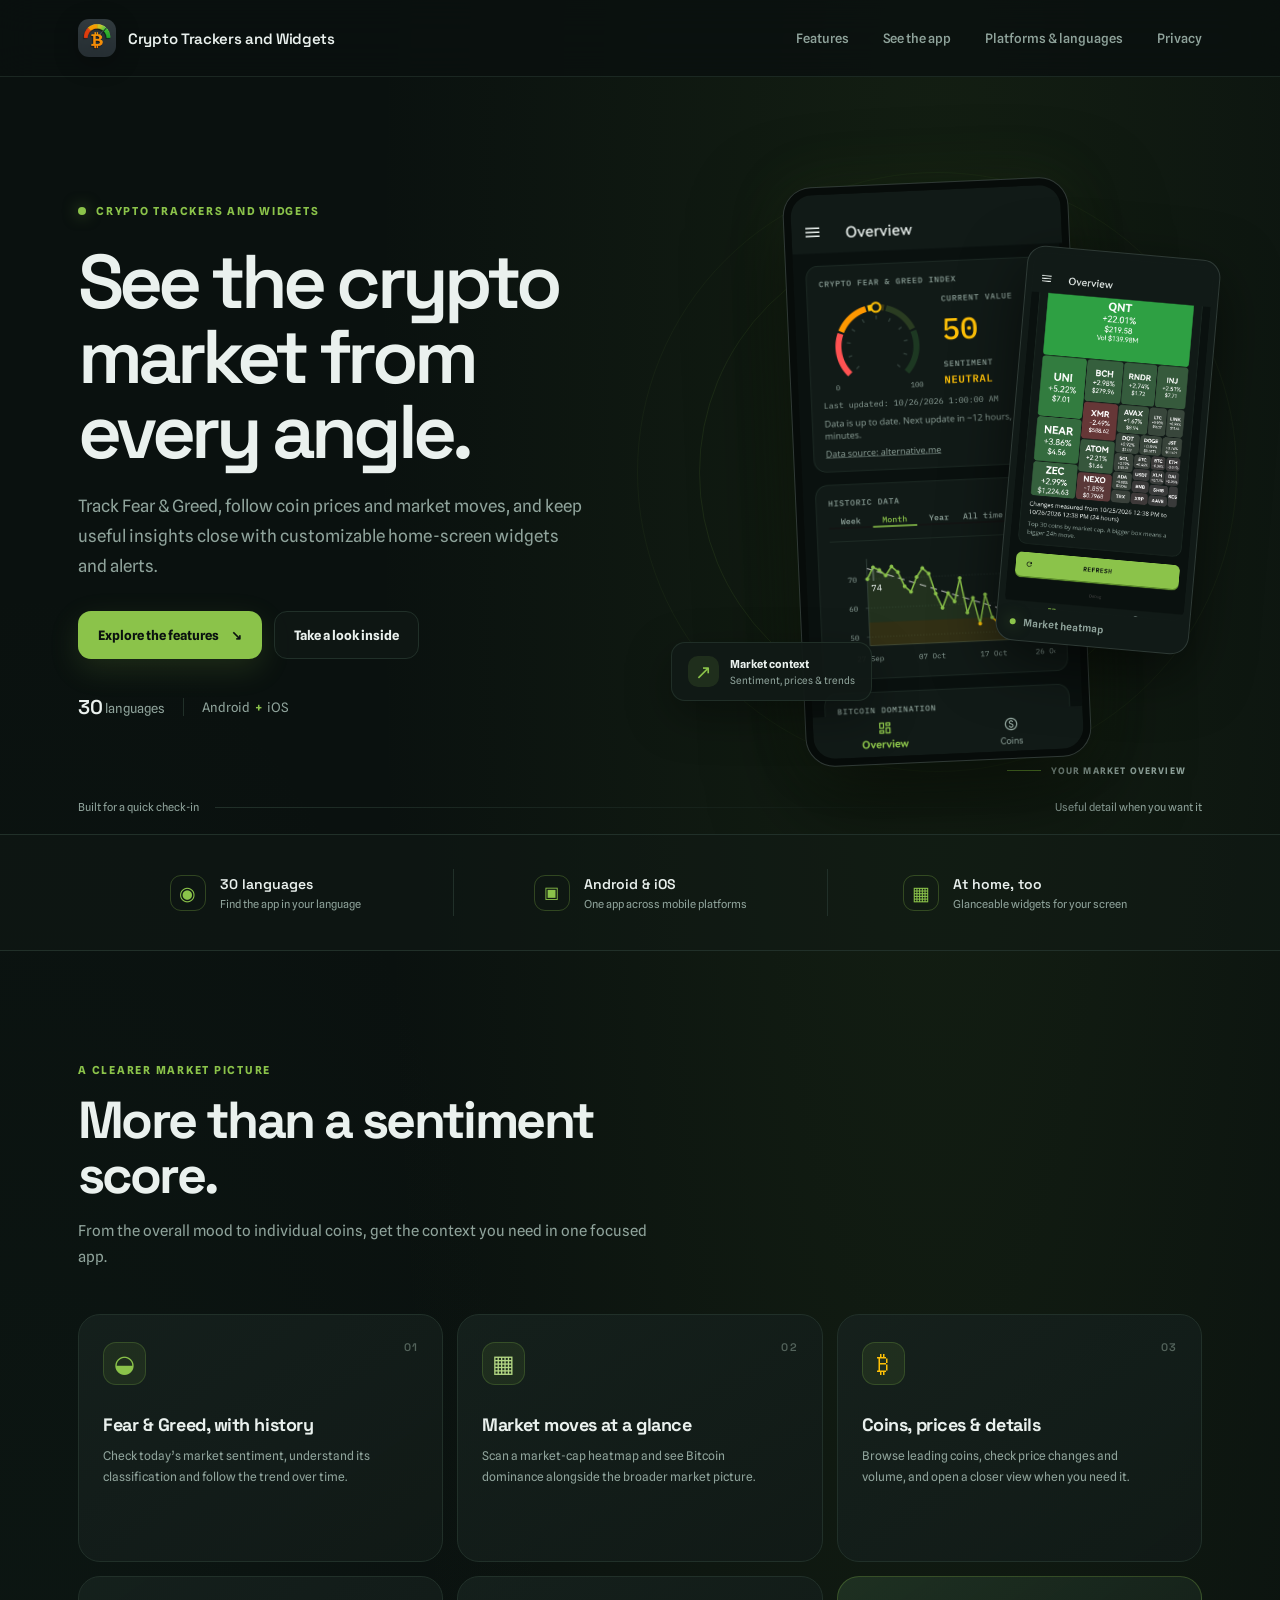
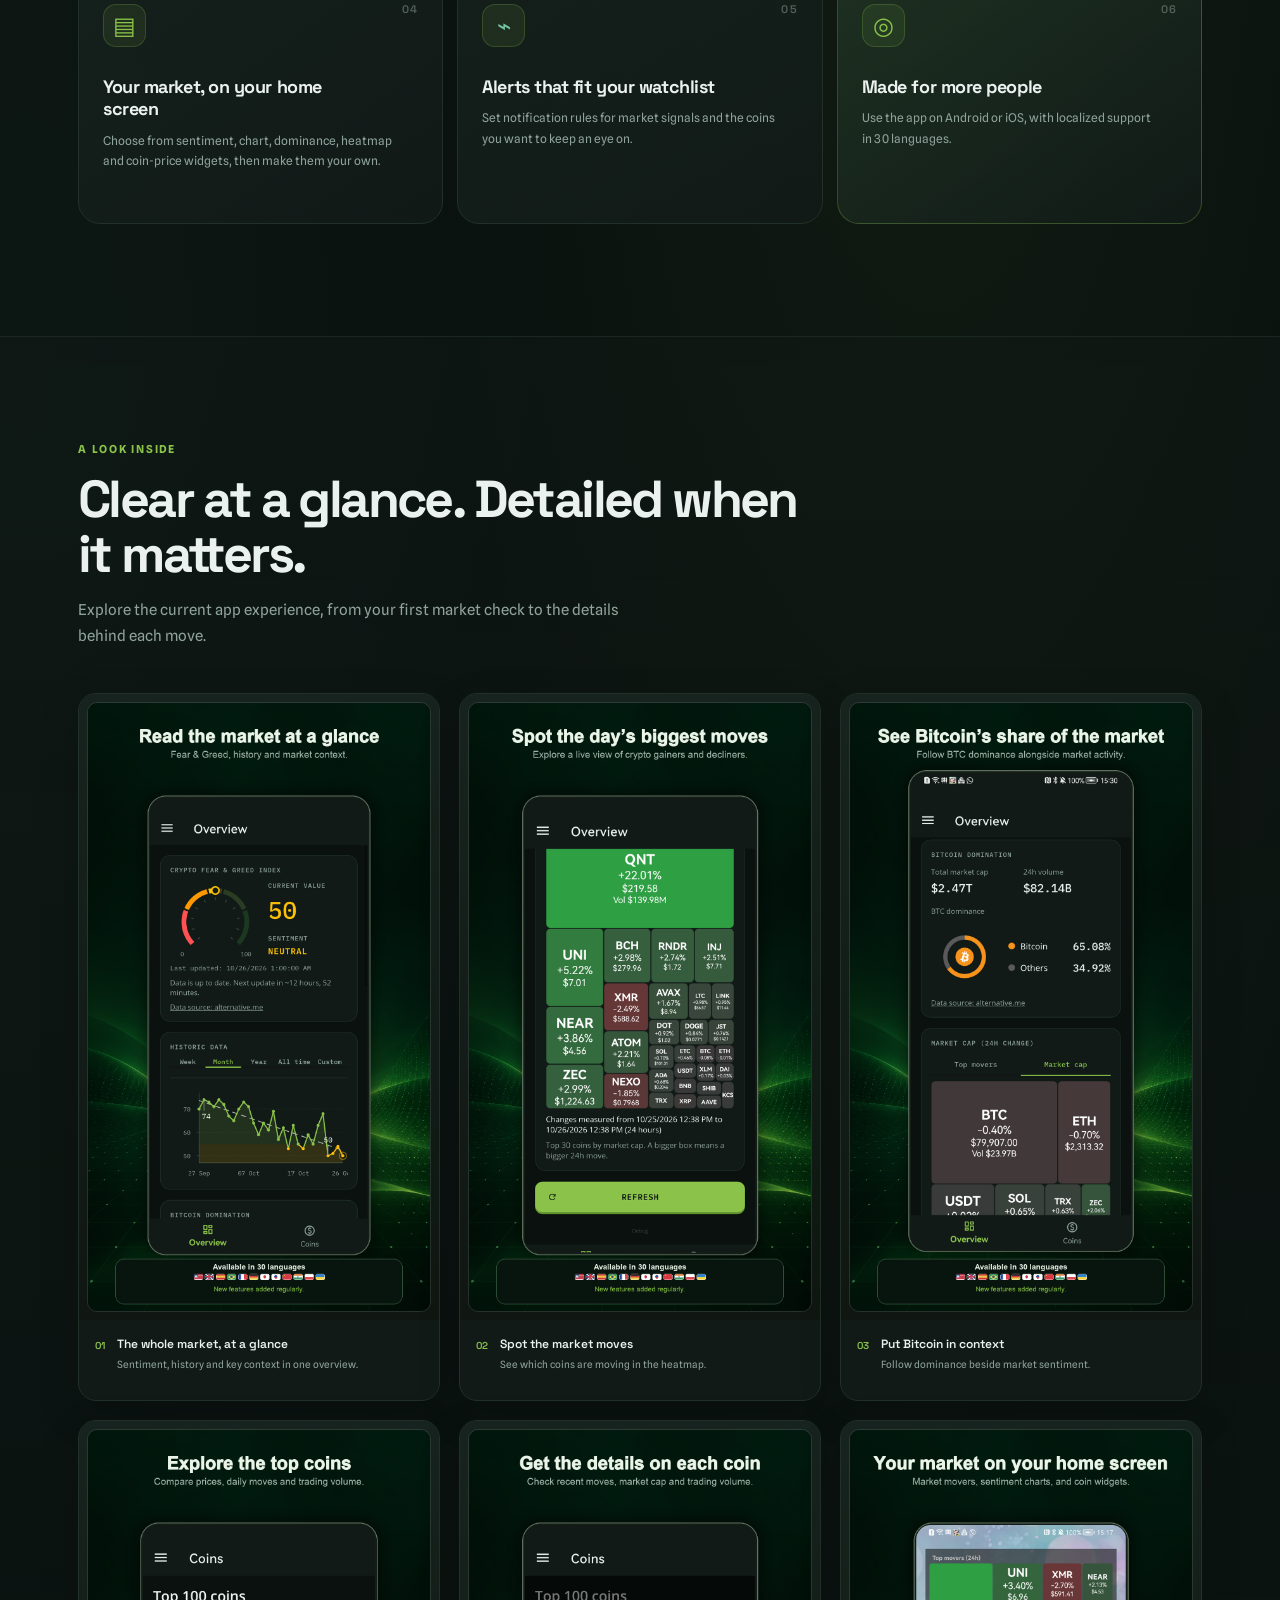
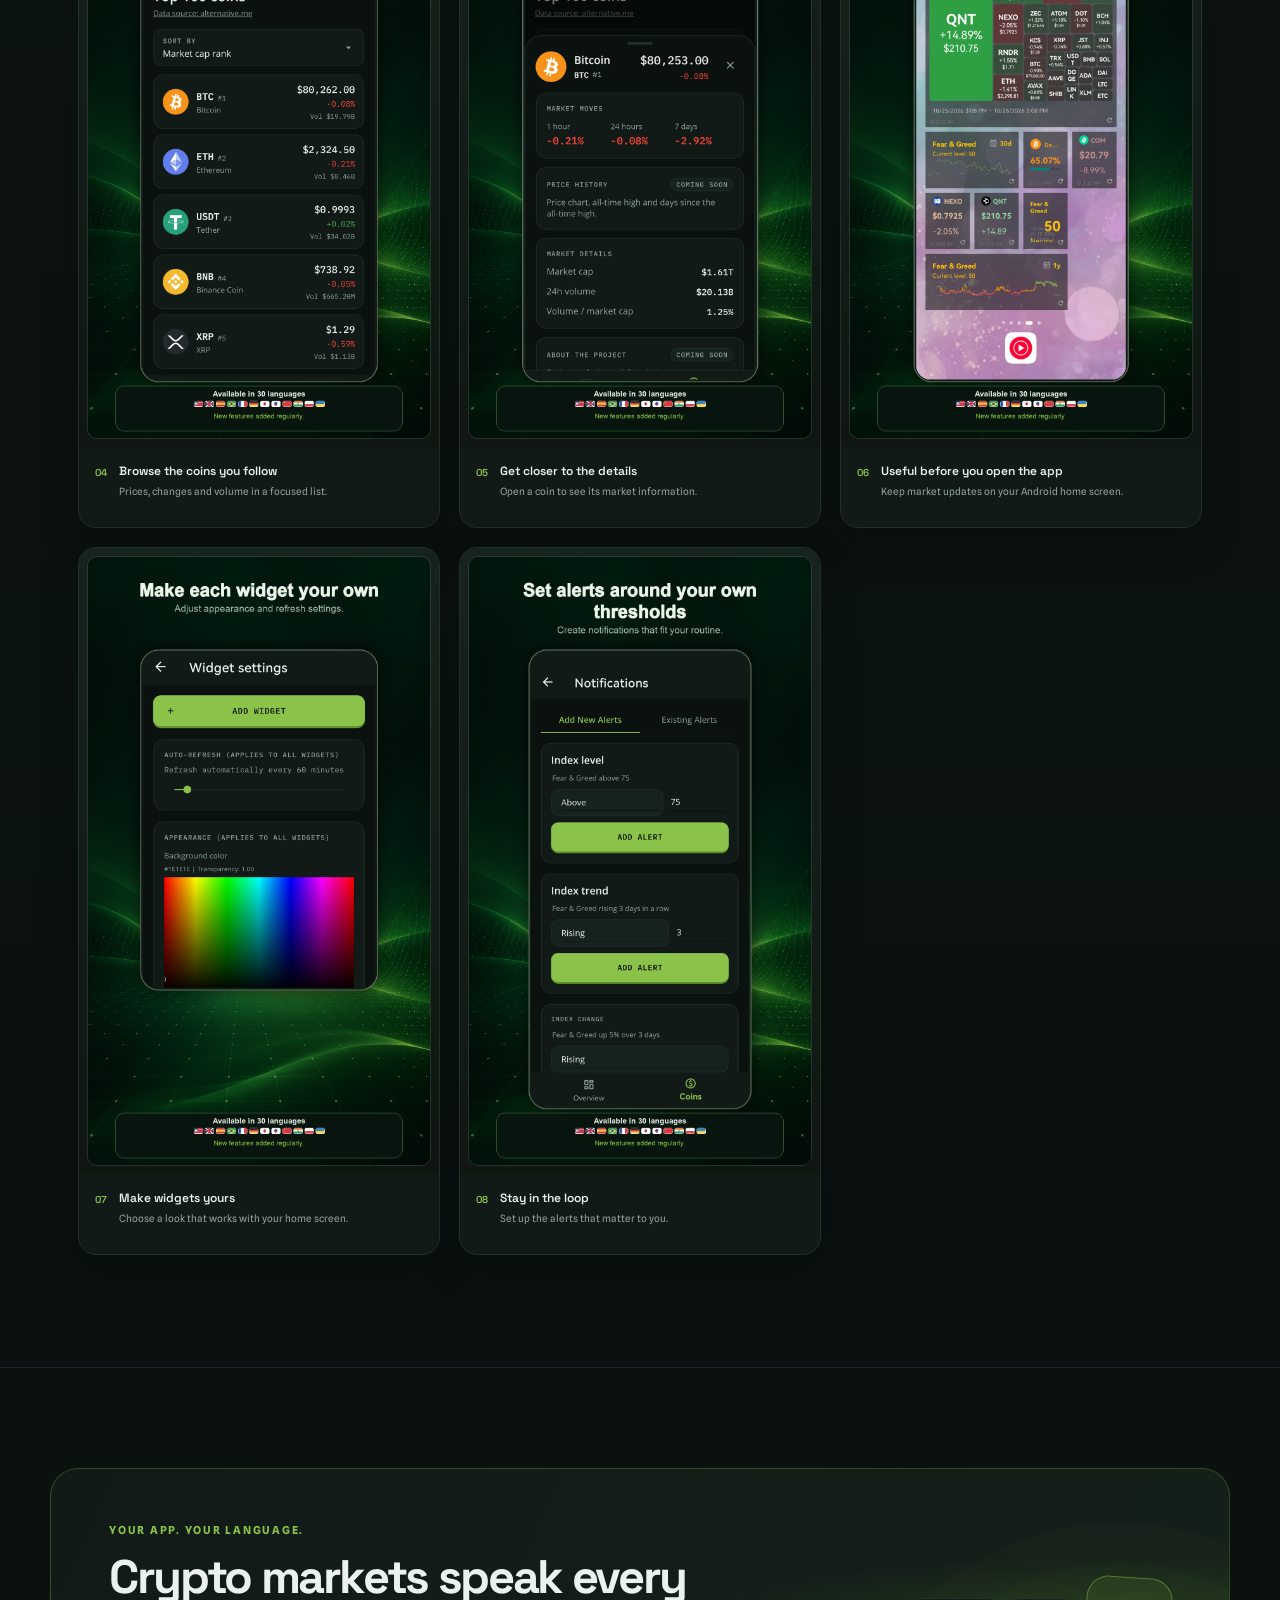
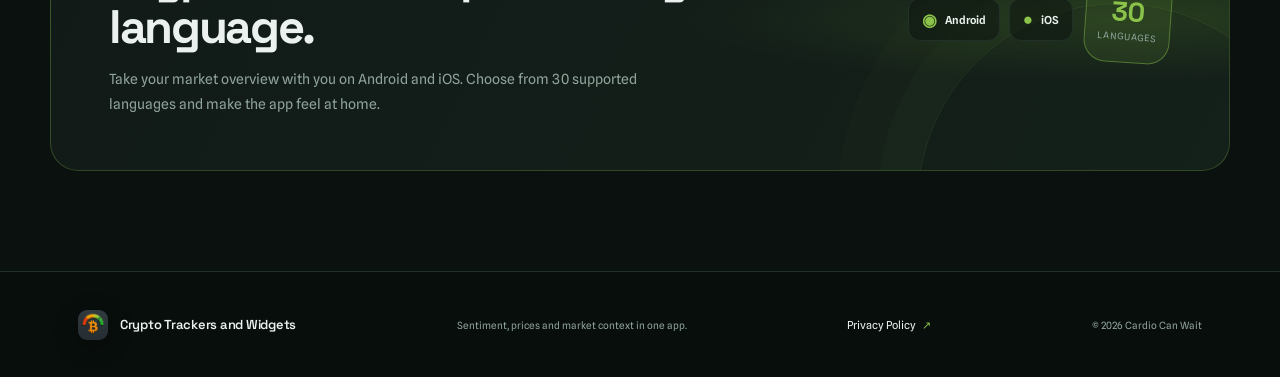
==== commit 3d9f9f76: "CFGT-77: [GPT-6] Apply Review Goal: Match the hero identity and remove unused legacy files.  Changes" ====
--- a/index.html
+++ b/index.html
@@ -31,7 +31,7 @@
     <section class="hero">
       <div class="container hero-grid">
         <div class="hero-copy reveal" data-reveal>
-          <p class="eyebrow"><span class="pulse-dot"></span> More of the market. One clear view.</p>
+          <p class="eyebrow"><span class="pulse-dot"></span> Crypto Trackers and Widgets</p>
           <h1>See the crypto market from every angle.</h1>
           <p class="hero-description">
             Track Fear &amp; Greed, follow coin prices and market moves, and keep useful insights close with
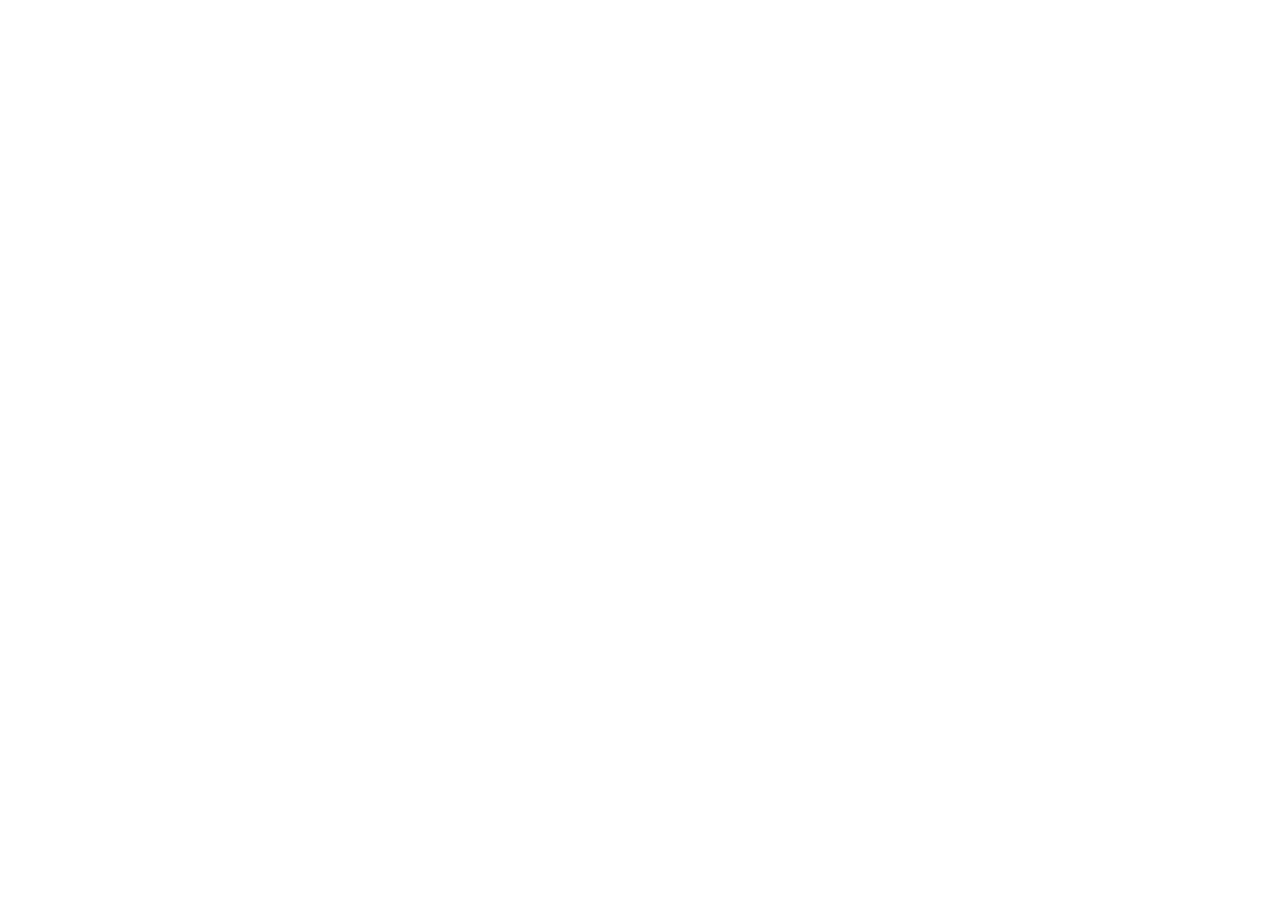
==== commit 51f20b63: "CFGT-105: [Sonnet 5.5 v1.0] (batch 2/3) Redirect old Crypto Fear And Greed site to new address Goal:" ====
--- a/index.html
+++ b/index.html
@@ -3,192 +3,12 @@
 <head>
   <meta charset="utf-8" />
   <meta name="viewport" content="width=device-width, initial-scale=1" />
-  <meta name="theme-color" content="#0a110f" />
-  <meta name="description" content="Crypto Trackers and Widgets brings market sentiment, coin prices, heatmaps, alerts and customizable widgets together across Android and iOS, in 30 languages." />
-  <title>Crypto Trackers and Widgets | Sentiment, prices &amp; widgets</title>
-  <link rel="preconnect" href="https://fonts.googleapis.com" />
-  <link rel="preconnect" href="https://fonts.gstatic.com" crossorigin />
-  <link href="https://fonts.googleapis.com/css2?family=Space+Grotesk:wght@500;600;700&family=Spline+Sans:wght@400;500;600;700&display=swap" rel="stylesheet" />
-  <link rel="stylesheet" href="styles.css" />
+  <title>Crypto Trackers and Widgets has moved</title>
+  <link rel="canonical" href="https://cardiocanwait.com/crypto-trackers-and-widgets/" />
+  <meta http-equiv="refresh" content="0; url=https://cardiocanwait.com/crypto-trackers-and-widgets/" />
+  <script>location.replace("https://cardiocanwait.com/crypto-trackers-and-widgets/");</script>
 </head>
 <body>
-  <header class="header">
-    <div class="container header-inner">
-      <a class="brand" href="#top" aria-label="Crypto Trackers and Widgets home">
-        <img src="assets/appicon.png" alt="" />
-        <span>Crypto Trackers and Widgets</span>
-      </a>
-      <nav class="nav" aria-label="Main navigation">
-        <a href="#features">Features</a>
-        <a href="#screenshots">See the app</a>
-        <a href="#platforms">Platforms &amp; languages</a>
-        <a href="privacy.html">Privacy</a>
-      </nav>
-    </div>
-  </header>
-
-  <main id="top">
-    <section class="hero">
-      <div class="container hero-grid">
-        <div class="hero-copy reveal" data-reveal>
-          <p class="eyebrow"><span class="pulse-dot"></span> Crypto Trackers and Widgets</p>
-          <h1>See the crypto market from every angle.</h1>
-          <p class="hero-description">
-            Track Fear &amp; Greed, follow coin prices and market moves, and keep useful insights close with
-            customizable home-screen widgets and alerts.
-          </p>
-          <div class="hero-cta">
-            <a class="button primary" href="#features">Explore the features <span aria-hidden="true">↘</span></a>
-            <a class="button secondary" href="#screenshots">Take a look inside</a>
-          </div>
-          <div class="hero-proof">
-            <span><strong>30</strong> languages</span>
-            <i aria-hidden="true"></i>
-            <span>Android <b aria-hidden="true">+</b> iOS</span>
-          </div>
-        </div>
-        <div class="hero-visual reveal" data-reveal>
-          <div class="visual-orbit orbit-one"></div>
-          <div class="visual-orbit orbit-two"></div>
-          <figure class="hero-phone">
-          <img src="assets/screenshots/overview.png" alt="Full phone screenshot of the app overview with Fear &amp; Greed, market history and Bitcoin dominance" />
-          </figure>
-          <figure class="floating-screen">
-            <img src="assets/screenshots/heatmap.png" alt="Full phone screenshot of the crypto market heatmap" />
-            <figcaption><span class="mini-dot"></span> Market heatmap</figcaption>
-          </figure>
-          <div class="floating-note">
-            <span class="note-icon" aria-hidden="true">↗</span>
-            <span><strong>Market context</strong><small>Sentiment, prices &amp; trends</small></span>
-          </div>
-          <div class="hero-caption"><span class="caption-line"></span> Your market overview</div>
-        </div>
-      </div>
-      <div class="container hero-bottom">
-        <span>Built for a quick check-in</span>
-        <span class="hero-bottom-line"></span>
-        <span>Useful detail when you want it</span>
-      </div>
-    </section>
-
-    <section class="proof-strip" id="platforms">
-      <div class="container proof-grid">
-        <div class="proof-item"><span class="proof-icon" aria-hidden="true">◉</span><span><strong>30 languages</strong><small>Find the app in your language</small></span></div>
-        <div class="proof-item"><span class="proof-icon platform-icon" aria-hidden="true">▣</span><span><strong>Android &amp; iOS</strong><small>One app across mobile platforms</small></span></div>
-        <div class="proof-item"><span class="proof-icon" aria-hidden="true">▦</span><span><strong>At home, too</strong><small>Glanceable widgets for your screen</small></span></div>
-      </div>
-    </section>
-
-    <section id="features" class="section features-section">
-      <div class="container">
-        <div class="section-heading reveal" data-reveal>
-          <p class="eyebrow">A clearer market picture</p>
-          <h2>More than a sentiment score.</h2>
-          <p>From the overall mood to individual coins, get the context you need in one focused app.</p>
-        </div>
-        <div class="feature-grid">
-          <article class="feature reveal" data-reveal>
-            <span class="feature-number">01</span><span class="feature-mark sentiment-mark" aria-hidden="true">◒</span>
-            <h3>Fear &amp; Greed, with history</h3>
-            <p>Check today’s market sentiment, understand its classification and follow the trend over time.</p>
-          </article>
-          <article class="feature reveal" data-reveal>
-            <span class="feature-number">02</span><span class="feature-mark heat-mark" aria-hidden="true">▦</span>
-            <h3>Market moves at a glance</h3>
-            <p>Scan a market-cap heatmap and see Bitcoin dominance alongside the broader market picture.</p>
-          </article>
-          <article class="feature reveal" data-reveal>
-            <span class="feature-number">03</span><span class="feature-mark coin-mark" aria-hidden="true">₿</span>
-            <h3>Coins, prices &amp; details</h3>
-            <p>Browse leading coins, check price changes and volume, and open a closer view when you need it.</p>
-          </article>
-          <article class="feature reveal" data-reveal>
-            <span class="feature-number">04</span><span class="feature-mark widget-mark" aria-hidden="true">▤</span>
-            <h3>Your market, on your home screen</h3>
-            <p>Choose from sentiment, chart, dominance, heatmap and coin-price widgets, then make them your own.</p>
-          </article>
-          <article class="feature reveal" data-reveal>
-            <span class="feature-number">05</span><span class="feature-mark alert-mark" aria-hidden="true">⌁</span>
-            <h3>Alerts that fit your watchlist</h3>
-            <p>Set notification rules for market signals and the coins you want to keep an eye on.</p>
-          </article>
-          <article class="feature feature-highlight reveal" data-reveal>
-            <span class="feature-number">06</span><span class="feature-mark globe-mark" aria-hidden="true">◎</span>
-            <h3>Made for more people</h3>
-            <p>Use the app on Android or iOS, with localized support in 30 languages.</p>
-          </article>
-        </div>
-      </div>
-    </section>
-
-    <section class="screens-section" id="screenshots">
-      <div class="container">
-        <div class="section-heading screens-heading reveal" data-reveal>
-          <p class="eyebrow">A look inside</p>
-          <h2>Clear at a glance. Detailed when it matters.</h2>
-          <p>Explore the current app experience, from your first market check to the details behind each move.</p>
-        </div>
-        <div class="screens-grid">
-          <figure class="screen-card reveal" data-reveal>
-            <div class="screen-frame"><img src="assets/showcase/01-overview.png" alt="Google Play showcase graphic with the complete app overview phone screen" loading="lazy" /></div>
-            <figcaption><span>01</span><div><strong>The whole market, at a glance</strong><small>Sentiment, history and key context in one overview.</small></div></figcaption>
-          </figure>
-          <figure class="screen-card reveal" data-reveal>
-            <div class="screen-frame"><img src="assets/showcase/02-heatmap.png" alt="Google Play showcase graphic with the complete market-cap heatmap phone screen" loading="lazy" /></div>
-            <figcaption><span>02</span><div><strong>Spot the market moves</strong><small>See which coins are moving in the heatmap.</small></div></figcaption>
-          </figure>
-          <figure class="screen-card reveal" data-reveal>
-            <div class="screen-frame"><img src="assets/showcase/03-dominance.png" alt="Google Play showcase graphic with the complete Bitcoin dominance phone screen" loading="lazy" /></div>
-            <figcaption><span>03</span><div><strong>Put Bitcoin in context</strong><small>Follow dominance beside market sentiment.</small></div></figcaption>
-          </figure>
-          <figure class="screen-card reveal" data-reveal>
-            <div class="screen-frame"><img src="assets/showcase/04-coins.png" alt="Google Play showcase graphic with the complete crypto coin list phone screen" loading="lazy" /></div>
-            <figcaption><span>04</span><div><strong>Browse the coins you follow</strong><small>Prices, changes and volume in a focused list.</small></div></figcaption>
-          </figure>
-          <figure class="screen-card reveal" data-reveal>
-            <div class="screen-frame"><img src="assets/showcase/05-coin-details.png" alt="Google Play showcase graphic with the complete coin details phone screen" loading="lazy" /></div>
-            <figcaption><span>05</span><div><strong>Get closer to the details</strong><small>Open a coin to see its market information.</small></div></figcaption>
-          </figure>
-          <figure class="screen-card reveal" data-reveal>
-            <div class="screen-frame"><img src="assets/showcase/06-widgets.png" alt="Google Play showcase graphic with a full phone screenshot showing a home screen filled with crypto market widgets" loading="lazy" /></div>
-            <figcaption><span>06</span><div><strong>Useful before you open the app</strong><small>Keep market updates on your Android home screen.</small></div></figcaption>
-          </figure>
-          <figure class="screen-card reveal" data-reveal>
-            <div class="screen-frame"><img src="assets/showcase/07-widget-customization.png" alt="Google Play showcase graphic with the widget customization phone screen" loading="lazy" /></div>
-            <figcaption><span>07</span><div><strong>Make widgets yours</strong><small>Choose a look that works with your home screen.</small></div></figcaption>
-          </figure>
-          <figure class="screen-card reveal" data-reveal>
-            <div class="screen-frame"><img src="assets/showcase/08-alerts.png" alt="Google Play showcase graphic with the notification alerts phone screen" loading="lazy" /></div>
-            <figcaption><span>08</span><div><strong>Stay in the loop</strong><small>Set up the alerts that matter to you.</small></div></figcaption>
-          </figure>
-        </div>
-      </div>
-    </section>
-
-    <section class="platform-section">
-      <div class="container platform-card reveal" data-reveal>
-        <div class="platform-copy">
-          <p class="eyebrow">Your app. Your language.</p>
-          <h2>Crypto markets speak every language.</h2>
-          <p>Take your market overview with you on Android and iOS. Choose from 30 supported languages and make the app feel at home.</p>
-        </div>
-        <div class="platform-badges" aria-label="Available on Android and iOS, in 30 languages">
-          <span class="platform-badge"><span aria-hidden="true">◉</span> Android</span>
-          <span class="platform-badge"><span aria-hidden="true">●</span> iOS</span>
-          <span class="language-badge"><strong>30</strong><span>languages</span></span>
-        </div>
-      </div>
-    </section>
-  </main>
-
-  <footer class="footer">
-    <div class="container footer-inner">
-      <a class="footer-brand" href="#top"><img src="assets/appicon.png" alt="" /><span>Crypto Trackers and Widgets</span></a>
-      <div class="footer-note">Sentiment, prices and market context in one app.</div>
-      <a class="footer-link" href="privacy.html">Privacy Policy <span aria-hidden="true">↗</span></a>
-      <div class="copyright">© <span data-year></span> Cardio Can Wait</div>
-    </div>
-  </footer>
-  <script src="script.js"></script>
+  <p>Crypto Trackers and Widgets has moved to <a href="https://cardiocanwait.com/crypto-trackers-and-widgets/">https://cardiocanwait.com/crypto-trackers-and-widgets/</a>.</p>
 </body>
 </html>
